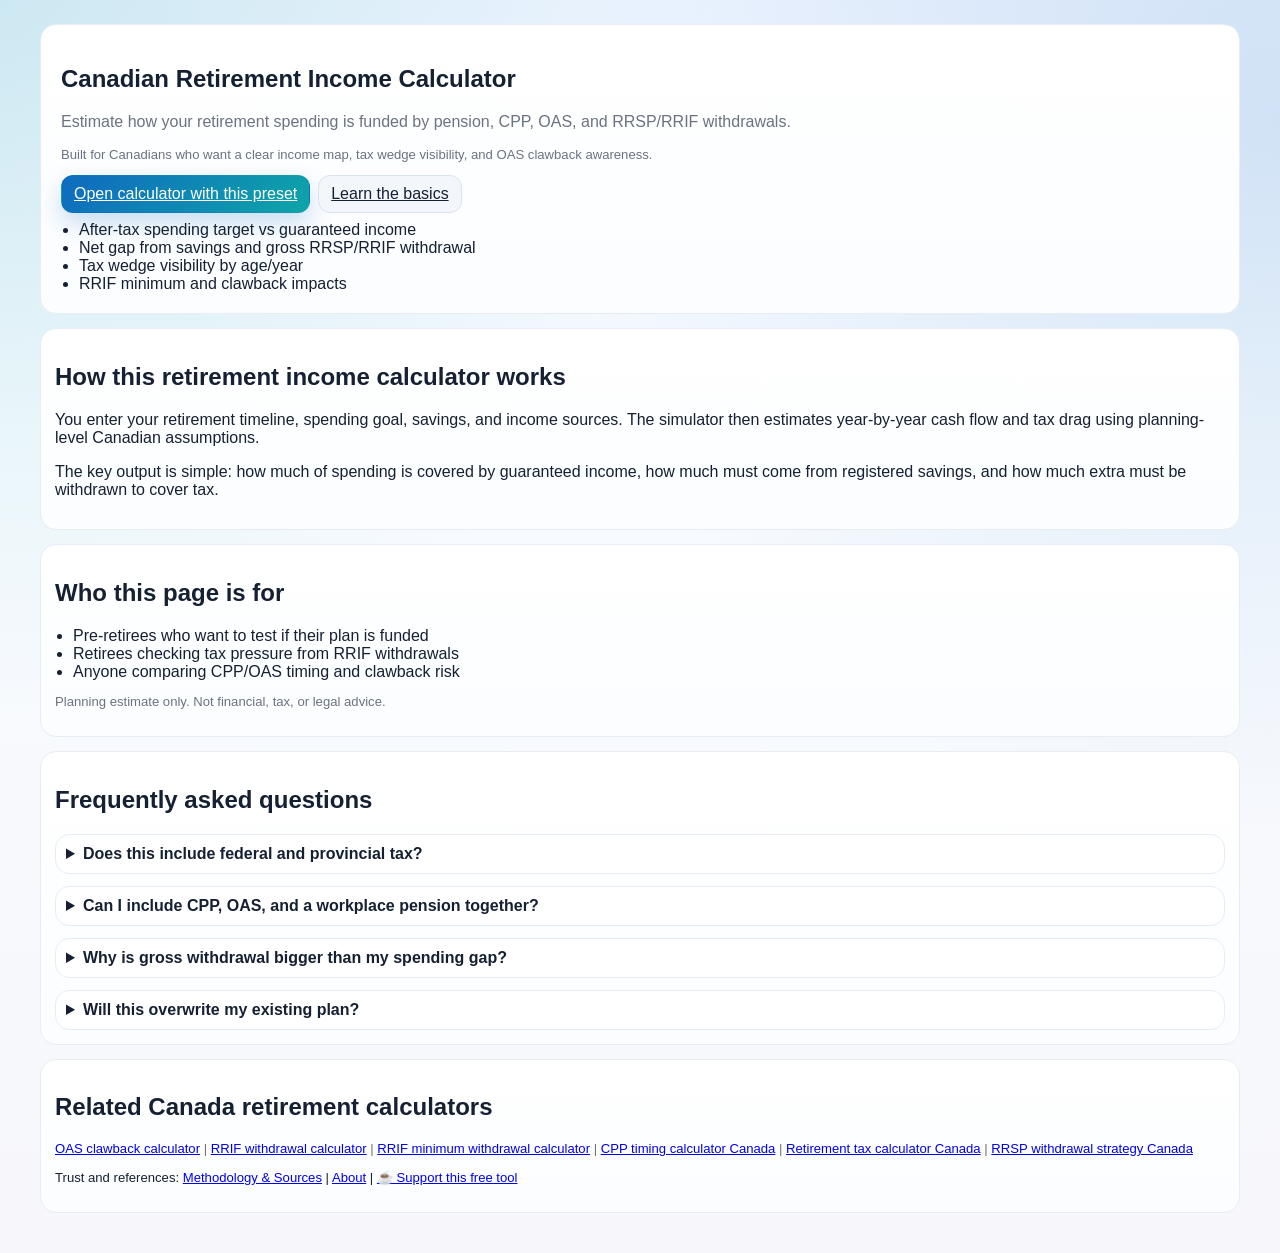
==== canadian-retirement-income-calculator.html @ 580990b4 "Version 19" ====
<!DOCTYPE html>
<html lang="en">
<head>
  <meta charset="UTF-8" />
  <meta name="viewport" content="width=device-width, initial-scale=1.0" />
  <title>Canadian Retirement Income Calculator | Canadian Retirement Tax Simulator</title>
  <meta name="description" content="Use this Canadian retirement income calculator to estimate spending coverage from pension, CPP, OAS, and RRSP/RRIF withdrawals, including taxes and OAS clawback." />
  <link rel="canonical" href="https://retirement.simplekit.app/canadian-retirement-income-calculator.html" />
  <meta property="og:title" content="Canadian Retirement Income Calculator" />
  <meta property="og:description" content="See where retirement income comes from each year and how taxes change withdrawals." />
  <meta property="og:type" content="website" />
  <meta property="og:url" content="https://retirement.simplekit.app/canadian-retirement-income-calculator.html" />
  <link rel="stylesheet" href="./styles.css" />
</head>
<body>
  <main class="page-shell">
    <section class="panel landing-panel">
      <h1>Canadian Retirement Income Calculator</h1>
      <p class="muted">Estimate how your retirement spending is funded by pension, CPP, OAS, and RRSP/RRIF withdrawals.</p>
      <p class="small-copy muted">Built for Canadians who want a clear income map, tax wedge visibility, and OAS clawback awareness.</p>
      <div class="landing-actions">
        <a class="btn btn-primary" href="./index.html?preset=retirement-income#dashboard">Open calculator with this preset</a>
        <a class="btn btn-secondary" href="./index.html#learn">Learn the basics</a>
      </div>
      <ul class="plain-list">
        <li>After-tax spending target vs guaranteed income</li>
        <li>Net gap from savings and gross RRSP/RRIF withdrawal</li>
        <li>Tax wedge visibility by age/year</li>
        <li>RRIF minimum and clawback impacts</li>
      </ul>
    </section>

    <section class="panel">
      <h2>How this retirement income calculator works</h2>
      <p>You enter your retirement timeline, spending goal, savings, and income sources. The simulator then estimates year-by-year cash flow and tax drag using planning-level Canadian assumptions.</p>
      <p>The key output is simple: how much of spending is covered by guaranteed income, how much must come from registered savings, and how much extra must be withdrawn to cover tax.</p>
    </section>

    <section class="panel">
      <h2>Who this page is for</h2>
      <ul class="plain-list">
        <li>Pre-retirees who want to test if their plan is funded</li>
        <li>Retirees checking tax pressure from RRIF withdrawals</li>
        <li>Anyone comparing CPP/OAS timing and clawback risk</li>
      </ul>
      <p class="small-copy muted">Planning estimate only. Not financial, tax, or legal advice.</p>
    </section>

    <section class="panel">
      <h2>Frequently asked questions</h2>
      <details class="subsection">
        <summary>Does this include federal and provincial tax?</summary>
        <p class="muted">Yes. The simulator uses planning-level federal plus provincial tax estimates based on your selected province.</p>
      </details>
      <details class="subsection">
        <summary>Can I include CPP, OAS, and a workplace pension together?</summary>
        <p class="muted">Yes. Guaranteed income sources are modeled together and shown in the income coverage visuals.</p>
      </details>
      <details class="subsection">
        <summary>Why is gross withdrawal bigger than my spending gap?</summary>
        <p class="muted">Because RRSP/RRIF withdrawals are taxable. Gross withdrawal must cover both your net gap and tax owed.</p>
      </details>
      <details class="subsection">
        <summary>Will this overwrite my existing plan?</summary>
        <p class="muted">No. Shared presets open as a preview. You explicitly choose whether to apply them.</p>
      </details>
    </section>

    <section class="panel">
      <h2>Related Canada retirement calculators</h2>
      <p class="small-copy muted">
        <a href="./oas-clawback-calculator.html">OAS clawback calculator</a> |
        <a href="./rrif-withdrawal-calculator.html">RRIF withdrawal calculator</a> |
        <a href="./rrif-minimum-withdrawal-calculator.html">RRIF minimum withdrawal calculator</a> |
        <a href="./cpp-timing-calculator-canada.html">CPP timing calculator Canada</a> |
        <a href="./retirement-tax-calculator-canada.html">Retirement tax calculator Canada</a> |
        <a href="./rrsp-withdrawal-strategy-canada.html">RRSP withdrawal strategy Canada</a>
      </p>
      <p class="small-copy">Trust and references: <a href="./index.html#methodology">Methodology &amp; Sources</a> | <a href="./index.html#about">About</a> | <a href="https://buymeacoffee.com/ashleysnl" target="_blank" rel="noopener noreferrer">☕ Support this free tool</a></p>
    </section>
  </main>
</body>
</html>
---- styles.css ----
:root {
  --bg: #f5f7fb;
  --panel: #ffffff;
  --ink: #162033;
  --muted: #6b7280;
  --line: #e8edf5;
  --brand: #0f6abf;
  --brand-2: #0ea5a8;
  --accent: #ff8c42;
  --danger: #d9485f;
  --success: #16a34a;
  --shadow: 0 18px 40px rgba(16, 33, 58, 0.08);
  --radius: 18px;
  --focus: 2px solid #0f6abf;
}

* {
  box-sizing: border-box;
}

html,
body {
  margin: 0;
  padding: 0;
  color: var(--ink);
  -webkit-print-color-adjust: exact;
  print-color-adjust: exact;
}

body {
  font-family: "Avenir Next", "Segoe UI", "Helvetica Neue", sans-serif;
  background:
    radial-gradient(circle at 0% 0%, rgba(14, 165, 168, 0.15), transparent 40%),
    radial-gradient(circle at 100% 10%, rgba(15, 106, 191, 0.14), transparent 42%),
    linear-gradient(180deg, #eef4ff 0%, #f7fbff 35%, #f7f7fb 100%);
}

button,
input,
select,
textarea {
  font: inherit;
}

button:focus-visible,
input:focus-visible,
select:focus-visible,
textarea:focus-visible,
summary:focus-visible,
.tab-btn:focus-visible,
.tooltip-trigger:focus-visible {
  outline: var(--focus);
  outline-offset: 2px;
}

.page-shell {
  width: min(1200px, 94vw);
  margin: 24px auto 40px;
}

.hero {
  display: flex;
  justify-content: space-between;
  gap: 18px;
  align-items: flex-start;
  background: linear-gradient(135deg, #0a3565, var(--brand) 55%, var(--brand-2));
  color: #fff;
  border-radius: 24px;
  padding: 24px;
  box-shadow: var(--shadow);
}

.hero-content {
  min-width: 0;
}

.eyebrow {
  margin: 0;
  font-size: 0.8rem;
  letter-spacing: 0.08em;
  text-transform: uppercase;
  opacity: 0.88;
}

.hero h1 {
  margin: 6px 0;
  font-family: "Iowan Old Style", "Baskerville", "Georgia", serif;
  font-size: clamp(1.75rem, 2.5vw, 2.5rem);
  line-height: 1.1;
}

.hero-subtitle,
.hero-proof {
  margin: 0;
}

.hero-subtitle {
  font-weight: 700;
}

.hero-proof {
  opacity: 0.9;
  margin-top: 4px;
}

.hero-actions {
  display: flex;
  flex-wrap: wrap;
  justify-content: flex-end;
  gap: 8px;
  max-width: 460px;
}

.offline-badge {
  display: inline-flex;
  width: fit-content;
  align-items: center;
  border-radius: 999px;
  border: 1px solid rgba(255, 255, 255, 0.3);
  background: rgba(255, 255, 255, 0.12);
  color: #fff;
  padding: 6px 10px;
  font-size: 0.76rem;
  font-weight: 700;
}

.btn,
.icon-btn {
  border: 1px solid transparent;
  border-radius: 12px;
  padding: 9px 12px;
  cursor: pointer;
  transition: transform 120ms ease, box-shadow 120ms ease, background 120ms ease, border-color 120ms ease;
}

.btn:hover,
.icon-btn:hover {
  transform: translateY(-1px);
}

.btn-primary {
  background: linear-gradient(135deg, var(--brand), var(--brand-2));
  color: #fff;
  box-shadow: 0 10px 24px rgba(15, 106, 191, 0.22);
}

.btn-secondary,
.icon-btn {
  background: rgba(255, 255, 255, 0.12);
  color: #fff;
  border-color: rgba(255, 255, 255, 0.25);
}

/* Secondary buttons inside light panels need dark text/contrast. */
.panel .btn-secondary,
.modal .btn-secondary {
  background: #f3f6fb;
  color: var(--ink);
  border-color: #d9e2ef;
}

.panel .btn-secondary:hover,
.modal .btn-secondary:hover {
  background: #eaf0f9;
}

.panel {
  margin-top: 14px;
  border: 1px solid var(--line);
  border-radius: 16px;
  background: linear-gradient(180deg, #fff, #fbfdff);
  padding: 14px;
}

.panel-header h2,
.panel-header p {
  margin: 0;
}

.panel-header p {
  margin-top: 2px;
  color: var(--muted);
}

.landing-panel {
  text-align: left;
  padding: 20px;
}

.landing-panel h2 {
  margin: 0;
}

.landing-panel p {
  margin-top: 6px;
}

.landing-actions {
  display: flex;
  gap: 8px;
  flex-wrap: wrap;
  margin: 12px 0 8px;
}

.text-link-btn {
  border: 0;
  padding: 0;
  background: transparent;
  color: #0b4f8f;
  text-decoration: underline;
  cursor: pointer;
  font-weight: 600;
}

.tabs {
  margin-top: 14px;
  display: flex;
  gap: 8px;
  flex-wrap: wrap;
}

.bottom-tabs {
  display: none;
}

.desktop-only-tab {
  display: inline-flex;
}

body.mobile-layout #appPanel .tabs {
  display: none !important;
}

body.mobile-layout .bottom-tabs {
  display: grid;
}

.tab-btn {
  border: 1px solid #dce8f6;
  background: #fff;
  color: #12406a;
  border-radius: 999px;
  padding: 8px 12px;
  cursor: pointer;
  font-weight: 700;
}

.tab-btn.active {
  background: linear-gradient(135deg, rgba(15, 106, 191, 0.12), rgba(14, 165, 168, 0.14));
  border-color: rgba(15, 106, 191, 0.38);
}

#appPanel {
  display: grid;
  grid-template-columns: 220px minmax(0, 1fr);
  gap: 12px;
  align-items: start;
}

#appPanel[hidden] {
  display: none;
}

#appPanel .tabs {
  margin-top: 14px;
  position: sticky;
  top: 14px;
  display: flex;
  flex-direction: column;
  gap: 8px;
}

#appPanel .tabs .tab-btn {
  width: 100%;
  border-radius: 12px;
  text-align: left;
}

#appPanel .nav-panel {
  margin-top: 14px;
}

.metric-grid {
  margin-top: 12px;
  display: grid;
  grid-template-columns: repeat(3, minmax(0, 1fr));
  gap: 10px;
}

.metric-grid-wide {
  grid-template-columns: repeat(auto-fit, minmax(150px, 1fr));
}

.metric-card {
  border: 1px solid var(--line);
  border-radius: 14px;
  background: #fff;
  padding: 12px;
}

.metric-card .label {
  color: var(--muted);
  font-size: 0.76rem;
  display: inline-flex;
  align-items: center;
  gap: 4px;
  white-space: normal;
  line-height: 1.1;
  min-height: 2.2em;
}

.metric-card .label .tooltip-trigger {
  flex: 0 0 auto;
}

.metric-card .value {
  margin-top: 3px;
  display: block;
  font-size: 1.08rem;
  font-weight: 800;
}

.metric-card .sub {
  margin-top: 4px;
  color: var(--muted);
  font-size: 0.78rem;
}

.metric-card.metric-good {
  border-color: rgba(22, 163, 74, 0.4);
  background: rgba(22, 163, 74, 0.06);
}

.results-strip-head {
  display: flex;
  justify-content: space-between;
  align-items: end;
  gap: 12px;
  flex-wrap: wrap;
}

.results-strip-head h3 {
  margin: 0;
}

.results-strip-controls {
  display: grid;
  grid-template-columns: auto minmax(140px, 240px) auto;
  align-items: center;
  gap: 8px;
}

.results-strip-kpis {
  margin-top: 10px;
  display: grid;
  gap: 10px;
  grid-template-columns: repeat(4, minmax(0, 1fr));
}

.results-strip-meta {
  margin-top: 10px;
}

.coverage-badge {
  display: inline-flex;
  border: 1px solid rgba(15, 106, 191, 0.35);
  color: #0b4f8f;
  background: rgba(15, 106, 191, 0.08);
  border-radius: 999px;
  padding: 4px 10px;
  font-size: 0.76rem;
  font-weight: 700;
}

.coverage-badge.coverage-good {
  border-color: rgba(22, 163, 74, 0.45);
  color: #0f7a38;
  background: rgba(22, 163, 74, 0.1);
}

.results-mini-bar {
  margin-top: 8px;
  height: 10px;
  border-radius: 999px;
  overflow: hidden;
  background: #eff5fd;
  border: 1px solid #deebfa;
  display: flex;
}

.results-mini-bar .seg {
  height: 100%;
}

.results-mini-bar .seg.guaranteed {
  background: #16a34a;
}

.results-mini-bar .seg.netdraw {
  background: #0f6abf;
}

.results-mini-bar .seg.tax {
  background: #d9485f;
}

.support-moment-card h3 {
  margin: 0 0 6px;
}

.banner-row {
  display: flex;
  justify-content: space-between;
  align-items: center;
  gap: 12px;
  flex-wrap: wrap;
}

.gap-headline p {
  margin: 8px 0;
}

.gap-headline {
  border: 1px solid rgba(15, 106, 191, 0.28);
  background: linear-gradient(135deg, rgba(15, 106, 191, 0.06), rgba(14, 165, 168, 0.07));
}

.gap-headline p:first-of-type {
  font-size: 1.04rem;
}

.insight-banner {
  border: 1px solid rgba(15, 106, 191, 0.28);
  background: linear-gradient(135deg, rgba(15, 106, 191, 0.08), rgba(14, 165, 168, 0.08));
}

.insight-verdict h3 {
  margin: 0 0 6px;
}

.insight-line {
  margin: 0 0 6px;
  font-size: 1rem;
}

.insight-terms {
  display: flex;
  gap: 8px;
  flex-wrap: wrap;
  align-items: center;
}

.insight-warning {
  margin-left: 8px;
  color: #9b2c2c;
  font-weight: 700;
}

.gross-net-callout.emphasize {
  border-color: rgba(217, 72, 95, 0.45);
}

.mini-split-bar {
  display: flex;
  overflow: hidden;
  border-radius: 12px;
  border: 1px solid #dce8f8;
  background: #f5f9ff;
  min-height: 32px;
  margin: 8px 0;
}

.mini-split-bar .seg {
  display: inline-flex;
  align-items: center;
  justify-content: center;
  min-height: 16px;
  color: #0f172a;
  font-weight: 700;
  font-size: 0.76rem;
}

.mini-split-bar .seg.netdraw {
  background: linear-gradient(135deg, #0f6abf, #0d8bd0);
  color: #fff;
}

.mini-split-bar .seg.tax {
  background: #d9485f;
}

.mini-split-bar .seg .seg-label {
  padding: 0 6px;
  white-space: nowrap;
}

.mini-split-bar .seg.hatch {
  background-image:
    repeating-linear-gradient(
      135deg,
      rgba(255, 255, 255, 0.26) 0px,
      rgba(255, 255, 255, 0.26) 4px,
      rgba(217, 72, 95, 0.92) 4px,
      rgba(217, 72, 95, 0.92) 8px
    );
  color: #fff;
  text-shadow: 0 1px 0 rgba(0, 0, 0, 0.28);
}

.mini-split-meta {
  margin: 6px 0 8px;
  color: #1f2a3d;
  font-size: 0.84rem;
}

.gross-net-legend {
  margin-top: 8px;
  display: grid;
  grid-template-columns: repeat(2, minmax(0, 1fr));
  gap: 8px;
}

.gross-net-chip {
  display: inline-flex;
  align-items: center;
  gap: 6px;
  border: 1px solid #dbe6f5;
  border-radius: 10px;
  background: #fff;
  color: #14243a;
  font-size: 0.86rem;
  padding: 8px 10px;
}

.legend-dot {
  width: 10px;
  height: 10px;
  border-radius: 999px;
  display: inline-block;
}

.legend-dot.netdraw {
  background: #0f6abf;
}

.legend-dot.tax {
  background: #d9485f;
}

@media (max-width: 900px) {
  .gross-net-legend {
    grid-template-columns: 1fr;
  }
}

.retirement-timeline {
  overflow: hidden;
}

.timeline-track {
  position: relative;
  min-height: 78px;
  margin: 8px 0 10px;
  border-top: 2px solid #dce7f7;
}

.timeline-marker {
  position: absolute;
  transform: translateX(-50%);
  top: -10px;
  border: 0;
  background: transparent;
  text-align: center;
  width: 92px;
  cursor: pointer;
  padding: 0;
}

.timeline-marker.edge-left {
  transform: translateX(0);
}

.timeline-marker.edge-right {
  transform: translateX(-100%);
}

.timeline-dot {
  width: 14px;
  height: 14px;
  border-radius: 999px;
  border: 2px solid #0f6abf;
  background: #fff;
  display: block;
  margin-bottom: 6px;
}

.timeline-marker.active .timeline-dot {
  background: #0f6abf;
}

.timeline-age {
  display: block;
  font-size: 0.78rem;
  font-weight: 700;
  color: #0f6abf;
}

.timeline-label {
  display: block;
  font-size: 0.82rem;
  font-weight: 700;
  color: #14243a;
}

.timeline-pill {
  display: inline-block;
  margin-top: 4px;
  border: 1px solid #d9e6f7;
  background: #fff;
  border-radius: 999px;
  padding: 3px 8px;
  font-size: 0.74rem;
  color: #31445f;
}

.timeline-events {
  display: grid;
  grid-template-columns: repeat(3, minmax(0, 1fr));
  gap: 8px;
}

.timeline-event-card {
  border: 1px solid #d9e6f7;
  border-radius: 10px;
  background: #fff;
  text-align: left;
  padding: 8px 10px;
  color: #1f2a3d;
}

.timeline-event-card ul {
  margin: 6px 0 0;
  padding-left: 16px;
  color: #5f6b7d;
  font-size: 0.78rem;
}

.timeline-event-card.active {
  border-color: #0f6abf;
  background: #f5f9ff;
}

.timeline-marker.disabled,
.timeline-stack-row.disabled {
  opacity: 0.7;
}

.timeline-stack {
  display: none;
}

.timeline-stack-row {
  width: 100%;
  text-align: left;
  border: 1px solid #d9e6f7;
  border-radius: 12px;
  background: #fff;
  padding: 10px 12px;
  margin-top: 8px;
}

.timeline-stack-row.active {
  border-color: #0f6abf;
  background: #f5f9ff;
}

.risk-list {
  display: grid;
  gap: 10px;
}

.risk-row {
  border: 1px solid #d9e6f7;
  border-radius: 12px;
  padding: 10px;
  background: #fff;
}

.risk-row-main {
  display: flex;
  justify-content: space-between;
  align-items: center;
  gap: 10px;
}

.risk-row-main h4 {
  margin: 0;
}

.risk-badge {
  padding: 4px 8px;
  border-radius: 999px;
  font-size: 0.74rem;
  font-weight: 700;
  border: 1px solid #d9e6f7;
}

.risk-row.risk-high .risk-badge {
  color: #a9263d;
  border-color: rgba(169, 38, 61, 0.35);
  background: rgba(217, 72, 95, 0.1);
}

.risk-row.risk-medium .risk-badge {
  color: #8a5b11;
  border-color: rgba(245, 158, 11, 0.35);
  background: rgba(245, 158, 11, 0.12);
}

.risk-row.risk-low .risk-badge {
  color: #0f6abf;
  border-color: rgba(15, 106, 191, 0.35);
  background: rgba(15, 106, 191, 0.1);
}

.income-map .legend-row {
  gap: 10px;
}

.income-map-controls {
  display: grid;
  grid-template-columns: repeat(3, minmax(0, 1fr));
  gap: 10px;
  margin: 8px 0;
}

.income-map-controls label {
  display: block;
}

.income-map-canvas-wrap {
  overflow-x: auto;
}

.income-map-table-wrap {
  margin-top: 8px;
}

.income-phase-row {
  display: flex;
  gap: 8px;
  flex-wrap: wrap;
  margin: 8px 0 10px;
}

.phase-chip {
  border: 1px solid #dce7f7;
  background: #f5f9ff;
  color: #1b365a;
  border-radius: 999px;
  padding: 6px 10px;
  font-size: 0.78rem;
  line-height: 1.2;
  cursor: pointer;
}

.peak-tax-card p {
  margin: 6px 0;
}

.strategy-grid {
  display: grid;
  gap: 8px;
  grid-template-columns: repeat(2, minmax(0, 1fr));
}

.strategy-card {
  border: 1px solid #dce7f7;
  border-radius: 12px;
  padding: 10px;
  background: #fff;
}

.strategy-card.active {
  border-color: rgba(15, 106, 191, 0.45);
  background: #f5f9ff;
}

.chart-wrap {
  margin-top: 12px;
  border: 1px solid var(--line);
  border-radius: 14px;
  padding: 10px;
  background: #fff;
}

.chart-wrap h3 {
  margin: 0 0 8px;
}

.chart-head-row {
  display: flex;
  justify-content: space-between;
  align-items: center;
  gap: 10px;
  flex-wrap: wrap;
}

.chart-canvas-wrap {
  position: relative;
}

.chart-hover {
  position: absolute;
  top: 8px;
  left: 8px;
  min-width: 170px;
  padding: 8px 10px;
  border-radius: 10px;
  border: 1px solid #d8e8fb;
  background: rgba(255, 255, 255, 0.97);
  box-shadow: 0 12px 24px rgba(15, 23, 42, 0.15);
  font-size: 0.8rem;
  color: #0f172a;
  pointer-events: none;
}

.scrubber-row {
  margin: 8px 0 10px;
  display: grid;
  grid-template-columns: auto 1fr auto;
  align-items: center;
  gap: 10px;
}

canvas {
  width: 100%;
  max-width: 100%;
  border-radius: 10px;
  border: 1px solid #ecf0f7;
  background: linear-gradient(180deg, #ffffff, #f8fbff);
}

.legend-row {
  margin-top: 8px;
  display: flex;
  gap: 12px;
  flex-wrap: wrap;
}

.legend-item {
  display: inline-flex;
  align-items: center;
  gap: 6px;
  font-size: 0.78rem;
  color: var(--muted);
}

.legend-chip {
  width: 10px;
  height: 10px;
  border-radius: 999px;
}

.subsection {
  margin-top: 12px;
  border: 1px solid var(--line);
  border-radius: 14px;
  padding: 10px;
  background: #fff;
}

summary {
  cursor: pointer;
  font-weight: 700;
}

.muted {
  color: var(--muted);
}

.small-copy {
  font-size: 0.82rem;
}

.plain-list {
  margin: 0;
  padding-left: 18px;
}

.resource-list {
  display: grid;
  gap: 6px;
}

.resource-list a {
  color: #0b4f8f;
  font-weight: 600;
}

.reference-links-list {
  display: grid;
  gap: 10px;
}

.reference-item {
  border: 1px solid #dce7f7;
  border-radius: 10px;
  padding: 8px 10px;
  background: #fff;
}

.reference-item a {
  color: #0b4f8f;
  font-weight: 700;
}

.metric-card-primary .value {
  font-size: 1.35rem;
}

.kpi-mini-bar {
  margin-top: 6px;
}

.explain-note summary {
  font-size: 0.9rem;
}

.plan-summary-list {
  display: grid;
  gap: 8px;
  grid-template-columns: repeat(2, minmax(0, 1fr));
}

.plan-row-btn {
  width: 100%;
  border: 1px solid var(--line);
  border-radius: 12px;
  background: #fff;
  color: var(--ink);
  padding: 10px;
  text-align: left;
  display: flex;
  justify-content: space-between;
  gap: 10px;
  align-items: center;
  cursor: pointer;
}

.plan-row-btn:hover {
  background: #f8fbff;
}

.plan-row-main {
  display: grid;
  gap: 2px;
}

.plan-row-main strong {
  font-size: 0.9rem;
}

.plan-row-edit {
  color: #0b4f8f;
  font-weight: 700;
  font-size: 0.84rem;
}

.footer-reference-links {
  display: inline-flex;
  flex-wrap: wrap;
  align-items: center;
  gap: 8px;
}

.footer-reference-row {
  display: inline-flex;
  flex-wrap: wrap;
  gap: 8px;
}

.footer-reference-link {
  color: #0b4f8f;
  font-size: 0.74rem;
  font-weight: 500;
  text-decoration: none;
}

.footer-reference-link:hover {
  text-decoration: underline;
}

.reference-sep {
  color: #94a3b8;
  font-size: 0.72rem;
}

.withdrawal-explain {
  display: grid;
  grid-template-columns: repeat(3, minmax(0, 1fr));
  gap: 10px;
}

.withdrawal-card {
  border: 1px solid var(--line);
  border-radius: 12px;
  padding: 10px;
  background: linear-gradient(180deg, #fbfdff, #fff);
}

.withdrawal-card h4 {
  margin: 0 0 8px;
  font-size: 0.9rem;
}

.withdrawal-bar {
  height: 16px;
  border-radius: 999px;
  border: 1px solid #d9e2ef;
  overflow: hidden;
  display: flex;
  background: #f3f6fb;
}

.withdrawal-net {
  background: linear-gradient(135deg, #0f6abf, #0ea5a8);
}

.withdrawal-tax {
  background: repeating-linear-gradient(
    45deg,
    #d9485f,
    #d9485f 6px,
    #e0697c 6px,
    #e0697c 12px
  );
}

.withdrawal-metrics {
  margin-top: 8px;
  display: grid;
  gap: 6px;
}

.withdrawal-metrics > div {
  display: flex;
  justify-content: space-between;
  gap: 8px;
  font-size: 0.82rem;
}

.withdrawal-metrics strong {
  color: var(--muted);
  font-weight: 700;
}

.source-legend {
  margin: 8px 0 10px;
  padding-left: 0;
  list-style: none;
  display: grid;
  gap: 4px;
}

.source-legend li {
  display: flex;
  align-items: center;
  gap: 6px;
  font-size: 0.8rem;
  color: #334155;
  flex-wrap: wrap;
}

.source-dot {
  width: 9px;
  height: 9px;
  border-radius: 999px;
  display: inline-block;
}

.walkthrough-strip {
  display: grid;
  grid-template-columns: repeat(3, minmax(0, 1fr));
  gap: 10px;
}

.walk-step {
  border: 1px solid var(--line);
  border-radius: 12px;
  padding: 10px;
  background: #fff;
}

.walk-step h4 {
  margin: 0 0 4px;
  font-size: 0.9rem;
}

.walk-step p {
  margin: 0;
  font-size: 0.84rem;
}

.wizard-progress {
  margin-top: 10px;
  height: 12px;
  border-radius: 999px;
  background: #e7edf7;
  overflow: hidden;
}

.wizard-progress-fill {
  height: 100%;
  width: 20%;
  background: linear-gradient(135deg, var(--brand), var(--brand-2));
}

.wizard-body {
  margin-top: 12px;
  border: 1px solid var(--line);
  border-radius: 14px;
  background: #fff;
  padding: 12px;
}

.wizard-grid,
.form-grid {
  display: grid;
  gap: 10px;
  grid-template-columns: repeat(2, minmax(0, 1fr));
}

.form-span-full {
  grid-column: span 2;
}

label,
.fieldset-like {
  display: grid;
  gap: 5px;
  font-size: 0.92rem;
}

input,
select,
textarea {
  border: 1px solid #d9e2ef;
  border-radius: 10px;
  padding: 9px 10px;
  background: #fff;
  color: var(--ink);
}

select {
  min-height: 44px;
}

textarea {
  width: 100%;
  resize: vertical;
}

.wizard-actions {
  margin-top: 10px;
  display: flex;
  justify-content: space-between;
}

.lesson-box,
.preview-box {
  margin-top: 10px;
  border: 1px solid #e4edf9;
  border-radius: 12px;
  padding: 10px;
  background: linear-gradient(180deg, #f9fcff, #ffffff);
}

.lesson-box h3,
.preview-box h3,
.subsection h3 {
  margin: 0 0 6px;
}

.lesson-box ul {
  margin: 0;
  padding-left: 18px;
}

.preview-kpi {
  display: grid;
  grid-template-columns: repeat(2, minmax(0, 1fr));
  gap: 8px;
}

.preview-kpi-item {
  border: 1px solid var(--line);
  border-radius: 10px;
  padding: 8px;
}

.preview-kpi-item strong {
  display: block;
  font-size: 0.78rem;
  color: var(--muted);
  font-weight: 600;
}

.preview-kpi-item span {
  display: block;
  margin-top: 2px;
  font-size: 0.98rem;
  font-weight: 700;
}

.support-inline-callout {
  margin-top: 10px;
  border: 1px solid #dcecff;
  background: #eff6ff;
  border-radius: 10px;
  padding: 10px;
  display: grid;
  gap: 8px;
}

.learn-rrif-out {
  margin-top: 12px;
}

.stacked-bar {
  height: 16px;
  border-radius: 999px;
  overflow: hidden;
  border: 1px solid #d9e2ef;
  display: flex;
  margin-bottom: 8px;
}

.stacked-bar span {
  height: 100%;
}

.inline-check {
  display: inline-flex;
  align-items: center;
  gap: 8px;
}

.inline-radio-row {
  display: flex;
  gap: 8px;
  flex-wrap: wrap;
}

.pill-radio {
  border: 1px solid #dce8f6;
  border-radius: 999px;
  padding: 6px 10px;
  background: #fff;
  cursor: pointer;
}

.pill-radio.active {
  border-color: rgba(15, 106, 191, 0.5);
  background: rgba(15, 106, 191, 0.08);
}

.accordion-list {
  display: grid;
  gap: 10px;
}

.accordion {
  border: 1px solid var(--line);
  border-radius: 14px;
  background: #fff;
}

.accordion > summary {
  list-style: none;
  padding: 10px;
}

.accordion > summary::-webkit-details-marker {
  display: none;
}

.accordion-content {
  border-top: 1px solid var(--line);
  padding: 10px;
}

.what-affects {
  font-size: 0.82rem;
  color: #285379;
  background: #eff6ff;
  border: 1px solid #dcecff;
  border-radius: 10px;
  padding: 8px;
  margin-bottom: 10px;
}

.learn-layout {
  margin-top: 12px;
  display: grid;
  grid-template-columns: 240px minmax(0, 1fr);
  gap: 12px;
}

.learn-toc-wrap {
  position: relative;
}

.learn-toc {
  position: sticky;
  top: 14px;
  border: 1px solid var(--line);
  border-radius: 12px;
  background: #fff;
  padding: 10px;
  display: grid;
  gap: 6px;
}

.learn-toc h3 {
  margin: 0 0 4px;
  font-size: 0.9rem;
}

.learn-toc a {
  color: #0b4f8f;
  text-decoration: none;
  font-size: 0.84rem;
}

.learn-toc a:hover {
  text-decoration: underline;
}

.learn-content {
  display: grid;
  gap: 12px;
}

.learn-section {
  border: 1px solid var(--line);
  border-radius: 14px;
  padding: 10px;
  background: #fff;
  scroll-margin-top: 18px;
}

.learn-section h3 {
  margin: 0 0 6px;
}

.learn-callout-grid {
  margin: 8px 0;
  display: grid;
  gap: 8px;
  grid-template-columns: repeat(2, minmax(0, 1fr));
}

.learn-callout {
  border: 1px solid #dcecff;
  background: #eff6ff;
  color: #1f3f64;
  border-radius: 10px;
  padding: 8px;
}

.learn-callout p {
  margin: 4px 0 0;
  font-size: 0.82rem;
}

.learn-progress-list {
  display: grid;
  gap: 8px;
}

.learn-progress-item {
  border: 1px solid var(--line);
  border-radius: 10px;
  background: #fff;
  color: var(--ink);
  padding: 8px 10px;
  display: flex;
  align-items: center;
  gap: 8px;
  cursor: pointer;
  text-align: left;
}

.learn-progress-item.done {
  border-color: rgba(22, 163, 74, 0.45);
  background: rgba(22, 163, 74, 0.08);
}

.table-scroll {
  overflow-x: auto;
  border: 1px solid var(--line);
  border-radius: 12px;
  background: #fff;
}

.data-table {
  width: 100%;
  border-collapse: collapse;
  font-size: 0.88rem;
}

.data-table th,
.data-table td {
  padding: 8px;
  border-bottom: 1px solid var(--line);
  text-align: left;
}

.data-table th {
  background: #f6f9ff;
}

.app-footer {
  margin-top: 14px;
  display: flex;
  flex-wrap: wrap;
  gap: 8px;
  align-items: center;
  justify-content: space-between;
  font-size: 0.82rem;
}

.support-fab {
  position: fixed;
  right: 16px;
  bottom: 18px;
  z-index: 55;
  display: inline-flex;
  align-items: center;
  justify-content: center;
  padding: 10px 14px;
  border-radius: 999px;
  border: 1px solid rgba(15, 106, 191, 0.4);
  background: #ffffff;
  color: #0b4f8f;
  text-decoration: none;
  font-weight: 700;
  box-shadow: 0 10px 24px rgba(16, 33, 58, 0.18);
}

.associate-links {
  display: inline-flex;
  gap: 10px;
  flex-wrap: wrap;
  align-items: center;
}

.associate-links a {
  color: #0b4f8f;
  font-weight: 600;
  text-decoration: none;
}

.associate-links a:hover {
  text-decoration: underline;
}

.tooltip-trigger {
  border: 1px solid #bfd5f0;
  border-radius: 999px;
  width: 20px;
  height: 20px;
  padding: 0;
  line-height: 1;
  background: #fff;
  color: #12406a;
  font-size: 0.76rem;
  font-weight: 700;
  cursor: pointer;
}

.label-row {
  display: inline-flex;
  align-items: center;
  gap: 6px;
}

.tooltip-layer {
  position: fixed;
  inset: 0;
  pointer-events: none;
  z-index: 40;
}

.tooltip-popover {
  position: absolute;
  max-width: 320px;
  border: 1px solid #d8e8fb;
  border-radius: 12px;
  background: #fff;
  box-shadow: 0 16px 38px rgba(16, 33, 58, 0.2);
  padding: 10px;
  pointer-events: auto;
}

.tooltip-popover h4 {
  margin: 0 0 6px;
}

.tooltip-popover p {
  margin: 4px 0;
  font-size: 0.84rem;
}

.tooltip-example {
  margin-top: 6px;
}

.tooltip-actions {
  display: flex;
  gap: 8px;
  flex-wrap: wrap;
}

.modal {
  border: none;
  border-radius: 16px;
  padding: 0;
  width: min(720px, 92vw);
  max-height: 84vh;
}

.editor-modal .modal-card {
  min-width: min(620px, 94vw);
  height: 100%;
  display: flex;
  flex-direction: column;
}

.editor-modal {
  position: fixed;
  inset: 0 0 0 auto;
  width: min(540px, 92vw);
  max-width: 100vw;
  max-height: 100vh;
  height: 100vh;
  margin: 0;
  border-radius: 0;
  padding: 0;
  border: none;
}

.editor-modal .modal-content {
  flex: 1 1 auto;
  max-height: none;
  overflow: auto;
}

.modal::backdrop {
  background: rgba(15, 23, 42, 0.4);
}

.modal-card {
  background: #fff;
}

.modal-head {
  display: flex;
  justify-content: space-between;
  align-items: center;
  padding: 10px;
  border-bottom: 1px solid var(--line);
}

.modal-head .icon-btn {
  color: var(--ink);
  background: #f3f6fb;
  border-color: #d9e2ef;
}

.modal-content {
  padding: 10px;
  overflow: auto;
  max-height: calc(84vh - 54px);
}

.glossary-item {
  border: 1px solid var(--line);
  border-radius: 10px;
  padding: 8px;
  margin-bottom: 8px;
  background: #fff;
}

.glossary-item h3 {
  margin: 0 0 4px;
  font-size: 0.95rem;
}

.app-toast {
  position: fixed;
  right: 14px;
  bottom: 14px;
  min-width: 220px;
  max-width: 360px;
  padding: 10px 12px;
  border-radius: 10px;
  background: #162033;
  color: #fff;
  opacity: 0;
  transform: translateY(8px);
  transition: opacity 180ms ease, transform 180ms ease;
  pointer-events: none;
  z-index: 60;
}

.app-toast.visible {
  opacity: 1;
  transform: translateY(0);
}

.status-good {
  color: var(--success);
}

.status-bad {
  color: var(--danger);
}

.status-pill {
  margin-top: 8px;
  display: inline-flex;
  align-items: center;
  border-radius: 999px;
  padding: 6px 10px;
  font-size: 0.8rem;
  font-weight: 700;
}

.status-pill.on-track {
  background: rgba(22, 163, 74, 0.12);
  color: #0f7a38;
}

.status-pill.borderline {
  background: rgba(245, 158, 11, 0.15);
  color: #a35d00;
}

.status-pill.off-track {
  background: rgba(217, 72, 95, 0.14);
  color: #b0263f;
}

@media (max-width: 900px) {
  .plan-summary-list {
    grid-template-columns: 1fr;
  }

  #appPanel {
    display: block;
  }

  #appPanel .nav-panel {
    margin-top: 12px;
  }

  .tabs,
  #appPanel .tabs {
    display: none !important;
    position: static;
    top: auto;
  }

  .desktop-only-tab {
    display: none;
  }

  .bottom-tabs {
    position: fixed;
    left: 0;
    right: 0;
    bottom: 0;
    z-index: 50;
    display: grid;
    grid-template-columns: repeat(5, minmax(0, 1fr));
    gap: 0;
    background: rgba(255, 255, 255, 0.98);
    border-top: 1px solid var(--line);
    padding: 8px 8px calc(8px + env(safe-area-inset-bottom, 0px));
  }

  .bottom-tabs .tab-btn {
    border-radius: 10px;
    border: 0;
    background: transparent;
    padding: 10px 6px;
    font-size: 0.78rem;
  }

  .bottom-tabs .tab-btn.active {
    background: linear-gradient(135deg, rgba(15, 106, 191, 0.12), rgba(14, 165, 168, 0.14));
    border: 1px solid rgba(15, 106, 191, 0.38);
  }

  .page-shell {
    margin-bottom: calc(88px + env(safe-area-inset-bottom, 0px));
  }

  .support-fab {
    bottom: calc(74px + env(safe-area-inset-bottom, 0px));
  }

  .hero {
    flex-direction: column;
  }

  .metric-grid,
  .metric-grid-wide,
  .preview-kpi,
  .walkthrough-strip {
    grid-template-columns: 1fr;
  }

  .results-strip-kpis {
    grid-template-columns: 1fr;
  }

  .results-strip-controls {
    grid-template-columns: 1fr;
    align-items: stretch;
  }

  .withdrawal-explain {
    grid-template-columns: 1fr;
  }

  .scrubber-row {
    grid-template-columns: 1fr;
  }

  .timeline-track {
    display: none;
  }

  .timeline-events {
    display: none;
  }

  .timeline-stack {
    display: block;
  }

  .income-map-controls {
    grid-template-columns: 1fr;
  }

  .strategy-grid {
    grid-template-columns: 1fr;
  }

  .wizard-grid,
  .form-grid {
    grid-template-columns: 1fr;
  }

  .wizard-grid.compact-mobile-two,
  .form-grid.compact-mobile-two {
    grid-template-columns: repeat(2, minmax(0, 1fr));
  }

  .wizard-grid.compact-mobile-two > label,
  .form-grid.compact-mobile-two > label,
  .wizard-grid.compact-mobile-two > .fieldset-like,
  .form-grid.compact-mobile-two > .fieldset-like,
  .wizard-grid.compact-mobile-two > .form-span-full,
  .form-grid.compact-mobile-two > .form-span-full {
    grid-column: span 2;
  }

  .wizard-grid.compact-mobile-two > .compact-field,
  .form-grid.compact-mobile-two > .compact-field {
    grid-column: span 1;
  }

  .form-span-full {
    grid-column: span 2;
  }

  .wizard-actions {
    flex-direction: column-reverse;
    gap: 8px;
  }

  .wizard-actions .btn {
    width: 100%;
  }

  .learn-layout,
  .learn-callout-grid {
    grid-template-columns: 1fr;
  }

  .learn-toc {
    position: static;
  }

  .tooltip-popover.mobile-centered {
    position: fixed;
    left: 50% !important;
    top: 50% !important;
    transform: translate(-50%, -50%);
    width: min(92vw, 420px);
    max-height: 72vh;
    overflow: auto;
  }

  .editor-modal {
    width: 100vw;
    max-width: 100vw;
    height: auto;
    max-height: min(78vh, 620px);
    margin: 0;
    padding: 0;
    border-radius: 16px 16px 0 0;
    position: fixed;
    inset: auto 0 0 0;
  }

  .editor-modal .modal-content {
    flex: 1 1 auto;
    max-height: none;
    overflow: auto;
  }
}

@media (max-width: 1100px) {
  #appPanel {
    display: block;
  }

  #appPanel .tabs {
    display: none !important;
    position: static;
    top: auto;
    z-index: auto;
  }
}

@media print {
  .no-print {
    display: none !important;
  }

  body {
    background: #fff;
  }

  .page-shell {
    width: 100%;
    margin: 0;
  }

  .panel,
  .hero {
    box-shadow: none;
  }
}
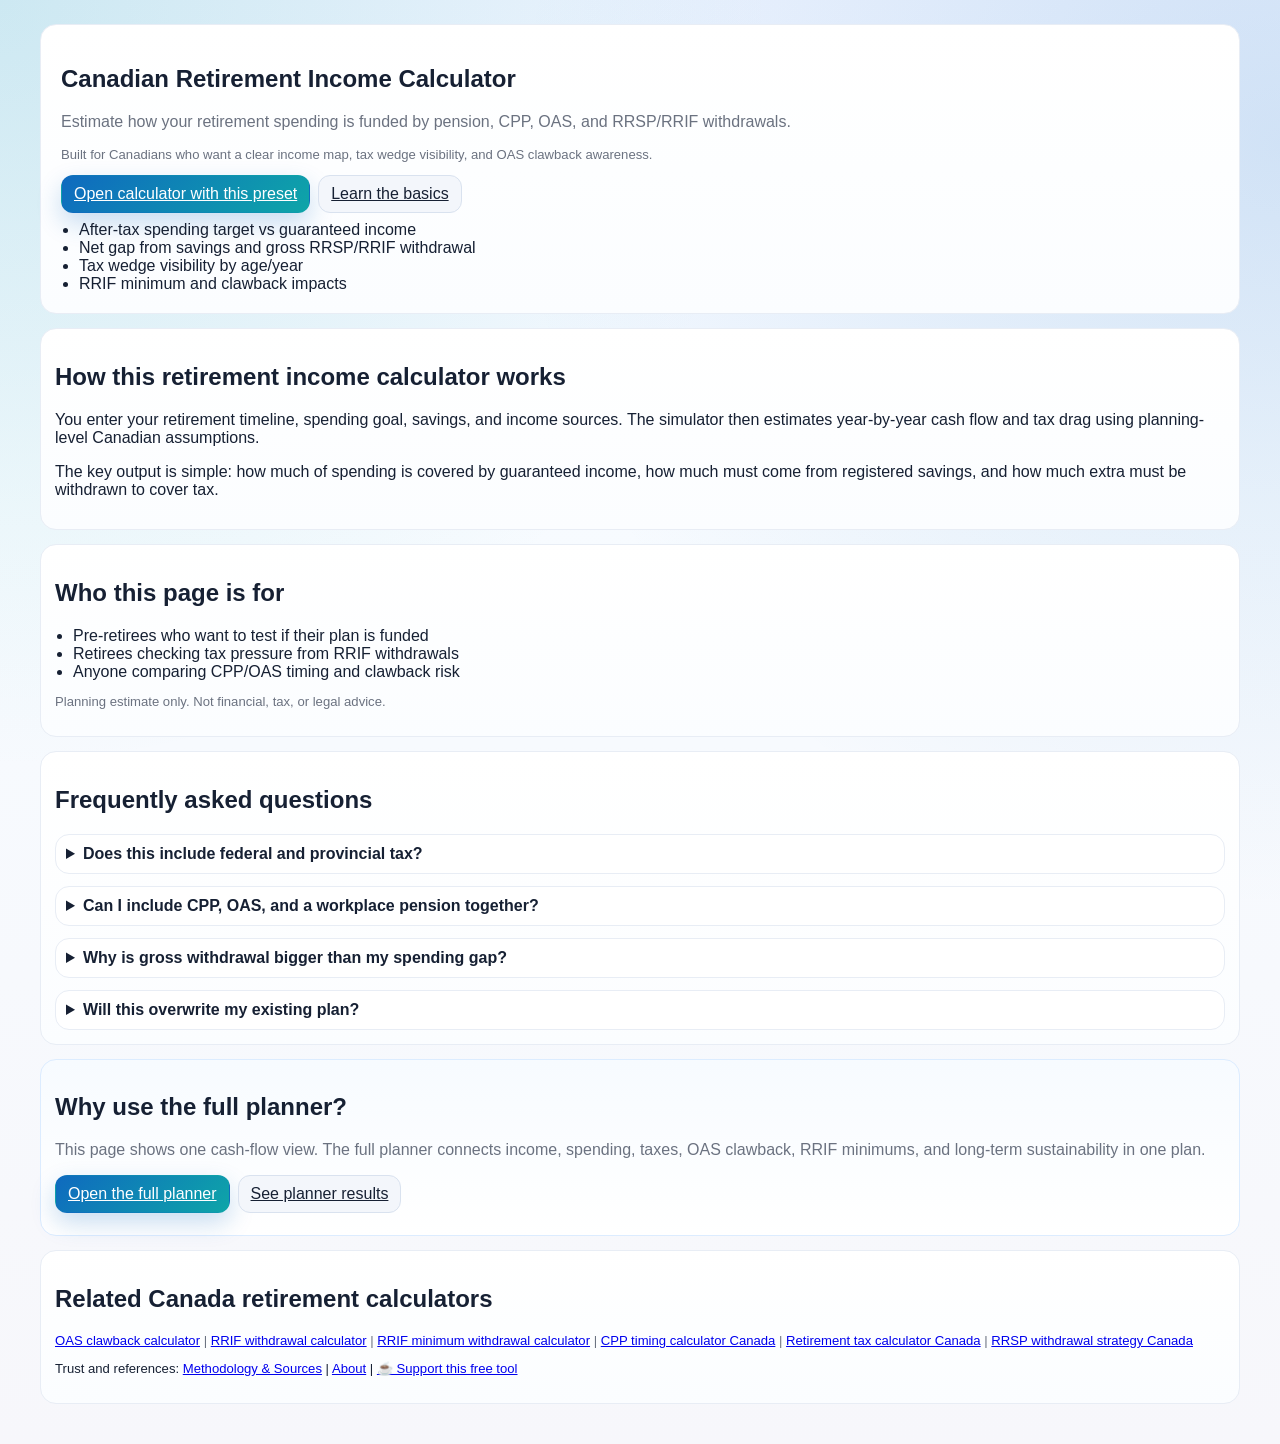
==== commit 5b184b17: "Version 23" ====
--- a/canadian-retirement-income-calculator.html
+++ b/canadian-retirement-income-calculator.html
@@ -3,13 +3,73 @@
 <head>
   <meta charset="UTF-8" />
   <meta name="viewport" content="width=device-width, initial-scale=1.0" />
-  <title>Canadian Retirement Income Calculator | Canadian Retirement Tax Simulator</title>
+  <title>Canadian Retirement Income Calculator | Canadian Retirement Planner</title>
   <meta name="description" content="Use this Canadian retirement income calculator to estimate spending coverage from pension, CPP, OAS, and RRSP/RRIF withdrawals, including taxes and OAS clawback." />
   <link rel="canonical" href="https://retirement.simplekit.app/canadian-retirement-income-calculator.html" />
   <meta property="og:title" content="Canadian Retirement Income Calculator" />
   <meta property="og:description" content="See where retirement income comes from each year and how taxes change withdrawals." />
   <meta property="og:type" content="website" />
   <meta property="og:url" content="https://retirement.simplekit.app/canadian-retirement-income-calculator.html" />
+  <script type="application/ld+json">
+    {
+      "@context": "https://schema.org",
+      "@type": "FAQPage",
+      "mainEntity": [
+        {
+          "@type": "Question",
+          "name": "Does this include federal and provincial tax?",
+          "acceptedAnswer": {
+            "@type": "Answer",
+            "text": "Yes. The simulator uses planning-level federal plus provincial tax estimates based on your selected province."
+          }
+        },
+        {
+          "@type": "Question",
+          "name": "Can I include CPP, OAS, and a workplace pension together?",
+          "acceptedAnswer": {
+            "@type": "Answer",
+            "text": "Yes. Guaranteed income sources are modeled together and shown in the income coverage visuals."
+          }
+        },
+        {
+          "@type": "Question",
+          "name": "Why is gross withdrawal bigger than my spending gap?",
+          "acceptedAnswer": {
+            "@type": "Answer",
+            "text": "Because RRSP/RRIF withdrawals are taxable. Gross withdrawal must cover both your net gap and tax owed."
+          }
+        },
+        {
+          "@type": "Question",
+          "name": "Will this overwrite my existing plan?",
+          "acceptedAnswer": {
+            "@type": "Answer",
+            "text": "No. Shared presets open as a preview. You explicitly choose whether to apply them."
+          }
+        }
+      ]
+    }
+  </script>
+  <script type="application/ld+json">
+    {
+      "@context": "https://schema.org",
+      "@type": "BreadcrumbList",
+      "itemListElement": [
+        {
+          "@type": "ListItem",
+          "position": 1,
+          "name": "Home",
+          "item": "https://retirement.simplekit.app/"
+        },
+        {
+          "@type": "ListItem",
+          "position": 2,
+          "name": "Canadian Retirement Income Calculator",
+          "item": "https://retirement.simplekit.app/canadian-retirement-income-calculator.html"
+        }
+      ]
+    }
+  </script>
   <link rel="stylesheet" href="./styles.css" />
 </head>
 <body>
@@ -66,6 +126,15 @@
       </details>
     </section>
 
+    <section class="panel flagship-card">
+      <h2>Why use the full planner?</h2>
+      <p class="muted">This page shows one cash-flow view. The full planner connects income, spending, taxes, OAS clawback, RRIF minimums, and long-term sustainability in one plan.</p>
+      <div class="landing-actions">
+        <a class="btn btn-primary" href="./index.html#start">Open the full planner</a>
+        <a class="btn btn-secondary" href="./index.html#dashboard">See planner results</a>
+      </div>
+    </section>
+
     <section class="panel">
       <h2>Related Canada retirement calculators</h2>
       <p class="small-copy muted">
--- a/styles.css
+++ b/styles.css
@@ -111,6 +111,47 @@
   max-width: 460px;
 }
 
+.mode-switch {
+  display: inline-flex;
+  align-items: center;
+  gap: 4px;
+  padding: 4px;
+  border-radius: 999px;
+  background: rgba(255, 255, 255, 0.14);
+  border: 1px solid rgba(255, 255, 255, 0.24);
+}
+
+.mode-switch-btn {
+  border: 0;
+  background: transparent;
+  color: rgba(255, 255, 255, 0.88);
+  border-radius: 999px;
+  padding: 7px 10px;
+  cursor: pointer;
+  font-weight: 700;
+  font-size: 0.78rem;
+}
+
+.mode-switch-btn.active {
+  background: #fff;
+  color: #12406a;
+}
+
+.panel .mode-switch {
+  background: #eef5ff;
+  border-color: #d8e6f7;
+}
+
+.panel .mode-switch-btn {
+  color: #31527b;
+}
+
+.panel .mode-switch-btn.active {
+  background: #fff;
+  color: #12406a;
+  box-shadow: 0 4px 14px rgba(15, 106, 191, 0.08);
+}
+
 .offline-badge {
   display: inline-flex;
   width: fit-content;
@@ -406,6 +447,157 @@
 
 .support-moment-card h3 {
   margin: 0 0 6px;
+}
+
+.verdict-hero {
+  border-width: 1px;
+}
+
+.verdict-hero.verdict-strong {
+  border-color: rgba(22, 163, 74, 0.28);
+  background: linear-gradient(135deg, rgba(22, 163, 74, 0.08), rgba(14, 165, 168, 0.08));
+}
+
+.verdict-hero.verdict-moderate {
+  border-color: rgba(15, 106, 191, 0.24);
+  background: linear-gradient(135deg, rgba(15, 106, 191, 0.08), rgba(14, 165, 168, 0.08));
+}
+
+.verdict-hero.verdict-attention {
+  border-color: rgba(217, 72, 95, 0.3);
+  background: linear-gradient(135deg, rgba(217, 72, 95, 0.08), rgba(245, 158, 11, 0.08));
+}
+
+.verdict-hero-main,
+.section-head-tight {
+  display: flex;
+  justify-content: space-between;
+  align-items: flex-start;
+  gap: 14px;
+  flex-wrap: wrap;
+}
+
+.verdict-hero .eyebrow {
+  color: #30537a;
+}
+
+.verdict-hero h3,
+.plan-health-hero h3 {
+  margin: 0;
+}
+
+.verdict-copy {
+  margin: 6px 0;
+  font-size: 0.96rem;
+}
+
+.verdict-badge-block {
+  display: grid;
+  justify-items: end;
+  gap: 6px;
+}
+
+.verdict-score {
+  font-size: 1.9rem;
+  font-weight: 800;
+  line-height: 1;
+}
+
+.plan-health-hero {
+  background: linear-gradient(180deg, #fbfdff, #ffffff);
+}
+
+.plan-health-total {
+  border: 1px solid #dce7f7;
+  border-radius: 14px;
+  background: #fff;
+  padding: 10px 12px;
+  min-width: 110px;
+  text-align: right;
+}
+
+.plan-health-total strong {
+  display: block;
+  font-size: 1.8rem;
+  line-height: 1;
+}
+
+.plan-health-total span {
+  display: block;
+  margin-top: 4px;
+  color: var(--muted);
+  font-size: 0.82rem;
+  font-weight: 700;
+}
+
+.insight-card-grid,
+.comparison-card-grid {
+  display: grid;
+  gap: 10px;
+  grid-template-columns: repeat(2, minmax(0, 1fr));
+}
+
+.insight-card,
+.comparison-card {
+  border: 1px solid #dce7f7;
+  border-radius: 12px;
+  background: #fff;
+  padding: 10px;
+}
+
+.insight-card h4,
+.comparison-card strong {
+  margin: 0 0 4px;
+  display: block;
+}
+
+.insight-card p,
+.comparison-card p {
+  margin: 0;
+  color: #415267;
+  font-size: 0.86rem;
+}
+
+.comparison-card .btn {
+  margin-top: 8px;
+}
+
+.income-stack-bar {
+  height: 18px;
+  border-radius: 999px;
+  overflow: hidden;
+  border: 1px solid #d9e2ef;
+  display: flex;
+  background: #f3f7fd;
+  margin: 8px 0;
+}
+
+.income-stack-bar span {
+  height: 100%;
+}
+
+.methodology-summary-grid {
+  display: grid;
+  gap: 10px;
+  grid-template-columns: repeat(2, minmax(0, 1fr));
+  margin-top: 8px;
+}
+
+.methodology-summary-grid > div {
+  border: 1px solid #e4edf9;
+  border-radius: 12px;
+  padding: 10px;
+  background: #f9fcff;
+}
+
+.methodology-summary-grid strong {
+  display: block;
+  margin-bottom: 4px;
+  color: #12406a;
+}
+
+.methodology-summary-grid p {
+  margin: 0;
 }
 
 .banner-row {
@@ -764,6 +956,98 @@
   cursor: pointer;
 }
 
+.income-phase-track {
+  position: relative;
+  height: 68px;
+  margin: 8px 0 10px;
+  border: 1px solid #dce7f7;
+  border-radius: 10px;
+  background: #f7fbff;
+  overflow: hidden;
+}
+
+.income-phase-track-inner {
+  position: absolute;
+  left: 52px;
+  right: 16px;
+  top: 0;
+  bottom: 0;
+}
+
+.phase-ruler {
+  position: absolute;
+  top: 6px;
+  height: 56px;
+  border: 0;
+  background: transparent;
+  color: #1b365a;
+  text-align: center;
+  padding: 0;
+  cursor: pointer;
+  overflow: hidden;
+}
+
+.phase-ruler-line {
+  position: absolute;
+  top: 0;
+  left: 0;
+  right: 0;
+  display: flex;
+  align-items: center;
+  gap: 4px;
+  height: 16px;
+}
+
+.phase-ruler-stroke {
+  flex: 1 1 auto;
+  border-top: 2px solid #6f98c7;
+}
+
+.phase-ruler-arrow {
+  width: 0;
+  height: 0;
+  border-top: 5px solid transparent;
+  border-bottom: 5px solid transparent;
+}
+
+.phase-ruler-arrow-left {
+  border-right: 8px solid #6f98c7;
+}
+
+.phase-ruler-arrow-right {
+  border-left: 8px solid #6f98c7;
+}
+
+.phase-ruler-pill {
+  position: absolute;
+  left: 50%;
+  top: 18px;
+  transform: translateX(-50%);
+  display: inline-block;
+  max-width: calc(100% - 10px);
+  border: 1px solid #bfd8f3;
+  border-radius: 999px;
+  background: #ffffff;
+  color: #1b365a;
+  padding: 4px 10px;
+  font-size: 0.72rem;
+  font-weight: 700;
+  line-height: 1.15;
+  white-space: nowrap;
+  overflow: hidden;
+  text-overflow: ellipsis;
+}
+
+.phase-ruler-range {
+  position: absolute;
+  left: 50%;
+  top: 42px;
+  transform: translateX(-50%);
+  font-size: 0.66rem;
+  color: #4b5f7c;
+  white-space: nowrap;
+}
+
 .peak-tax-card p {
   margin: 6px 0;
 }
@@ -784,6 +1068,49 @@
 .strategy-card.active {
   border-color: rgba(15, 106, 191, 0.45);
   background: #f5f9ff;
+}
+
+.client-summary-banner {
+  display: flex;
+  justify-content: space-between;
+  align-items: center;
+  gap: 10px;
+  flex-wrap: wrap;
+}
+
+.client-meta-grid {
+  display: grid;
+  gap: 10px;
+  grid-template-columns: repeat(2, minmax(0, 1fr));
+}
+
+.client-summary-number {
+  font-size: 1.15em;
+}
+
+.client-timeline-grid {
+  display: grid;
+  gap: 8px;
+  grid-template-columns: repeat(3, minmax(0, 1fr));
+}
+
+.client-phase-card {
+  border: 1px solid #dce7f7;
+  border-radius: 12px;
+  background: #fff;
+  text-align: left;
+  color: inherit;
+  padding: 10px;
+  cursor: pointer;
+}
+
+.client-phase-card strong {
+  display: block;
+  margin-bottom: 4px;
+}
+
+.risk-list.compact .risk-row {
+  padding: 8px 10px;
 }
 
 .chart-wrap {
@@ -933,6 +1260,10 @@
   grid-template-columns: repeat(2, minmax(0, 1fr));
 }
 
+.plan-inputs-next {
+  background: linear-gradient(180deg, #fbfdff, #ffffff);
+}
+
 .plan-row-btn {
   width: 100%;
   border: 1px solid var(--line);
@@ -1221,6 +1552,11 @@
   padding: 10px;
   display: grid;
   gap: 8px;
+}
+
+.flagship-card {
+  border-color: #dcecff;
+  background: linear-gradient(180deg, #f7fbff, #ffffff);
 }
 
 .learn-rrif-out {
@@ -1716,10 +2052,19 @@
     flex-direction: column;
   }
 
+  .hero-actions {
+    max-width: none;
+    width: 100%;
+    justify-content: flex-start;
+  }
+
   .metric-grid,
   .metric-grid-wide,
   .preview-kpi,
-  .walkthrough-strip {
+  .walkthrough-strip,
+  .insight-card-grid,
+  .comparison-card-grid,
+  .methodology-summary-grid {
     grid-template-columns: 1fr;
   }
 
@@ -1756,8 +2101,73 @@
     grid-template-columns: 1fr;
   }
 
+  .income-phase-track {
+    height: auto;
+    border: 0;
+    background: transparent;
+    padding: 0;
+    display: grid;
+    gap: 8px;
+  }
+
+  .income-phase-track-inner {
+    position: static;
+    left: auto;
+    right: auto;
+    top: auto;
+    bottom: auto;
+    display: grid;
+    gap: 8px;
+  }
+
+  .phase-ruler {
+    position: static;
+    width: 100% !important;
+    height: auto;
+    text-align: left;
+    border: 1px solid #bfd8f3;
+    border-radius: 10px;
+    background: linear-gradient(180deg, #ffffff, #eef6ff);
+    padding: 8px 10px;
+  }
+
+  .phase-ruler-line {
+    position: static;
+    margin-bottom: 6px;
+  }
+
+  .phase-ruler-pill,
+  .phase-ruler-range {
+    position: static;
+    transform: none;
+    display: block;
+    max-width: none;
+    white-space: normal;
+    overflow: visible;
+    text-overflow: clip;
+  }
+
+  .phase-ruler-pill {
+    border: 0;
+    border-radius: 0;
+    background: transparent;
+    padding: 0;
+    margin: 0 0 2px;
+  }
+
   .strategy-grid {
     grid-template-columns: 1fr;
+  }
+
+  .client-meta-grid,
+  .client-timeline-grid {
+    grid-template-columns: 1fr;
+  }
+
+  .verdict-badge-block,
+  .plan-health-total {
+    justify-items: start;
+    text-align: left;
   }
 
   .wizard-grid,
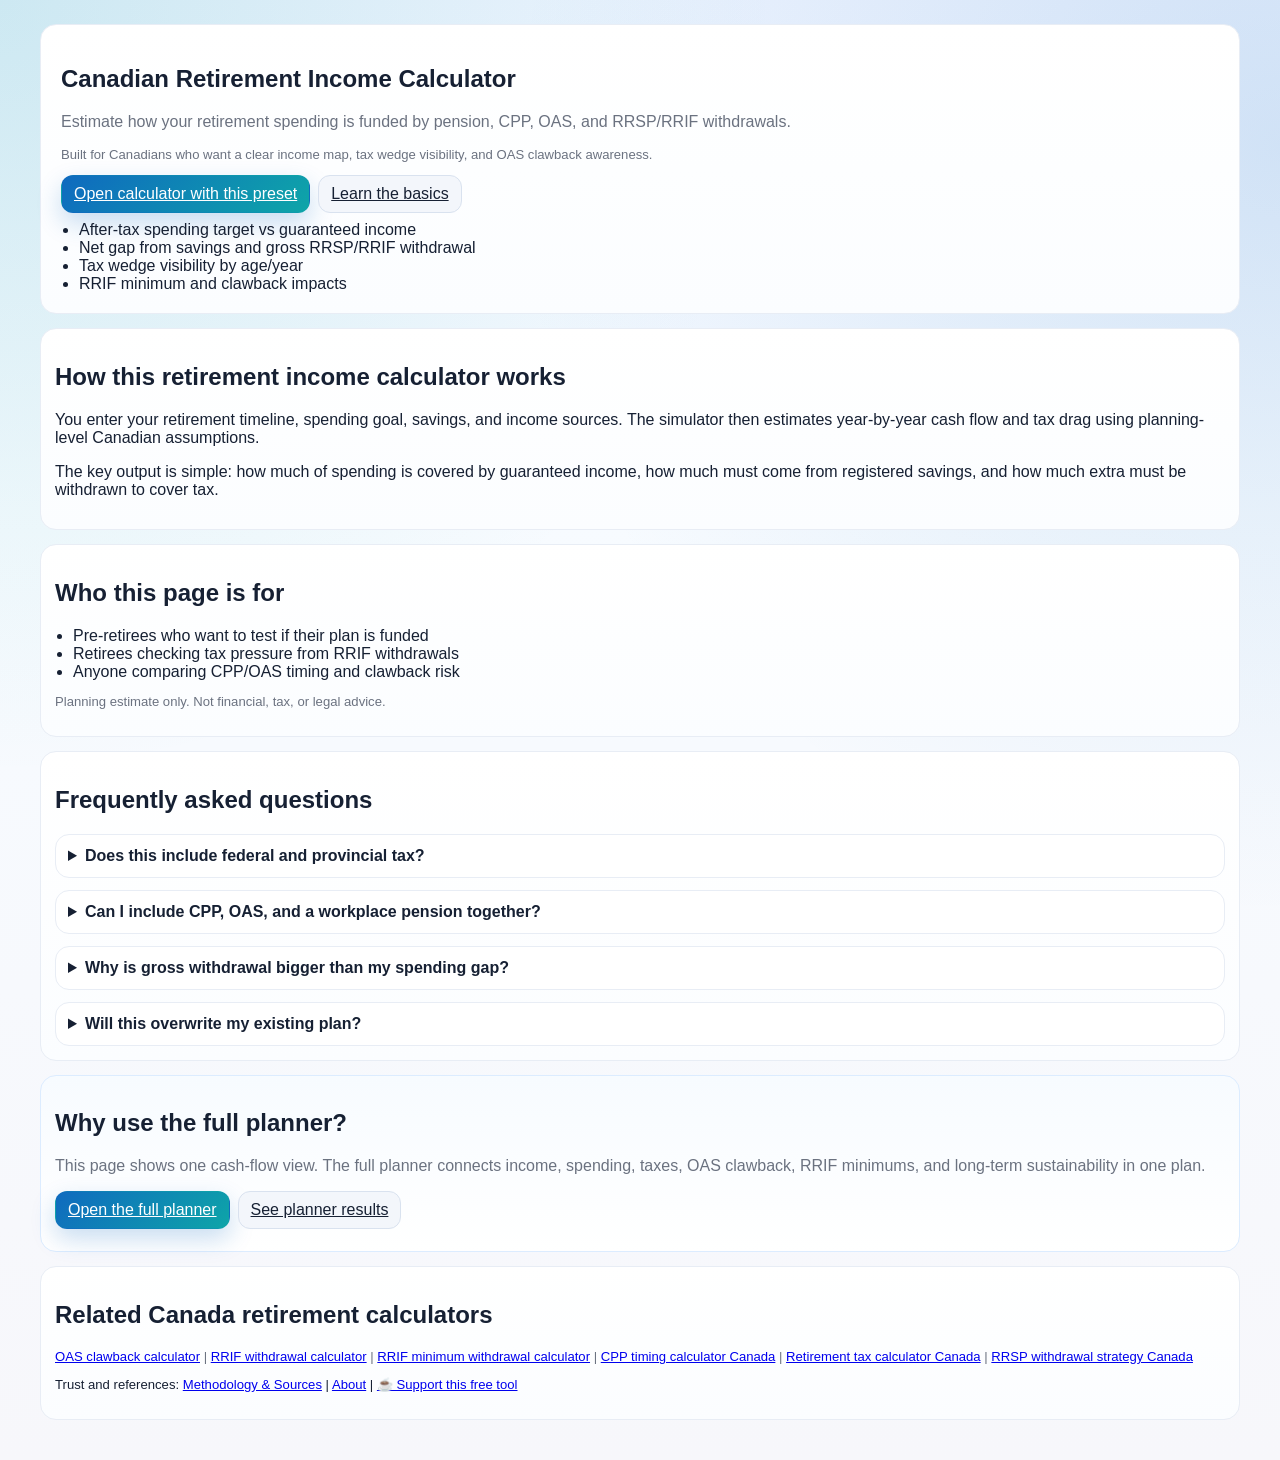
==== commit 50e1fac8: "Sync local repo to verified GitHub remote" ====
--- a/canadian-retirement-income-calculator.html
+++ b/canadian-retirement-income-calculator.html
@@ -5,11 +5,11 @@
   <meta name="viewport" content="width=device-width, initial-scale=1.0" />
   <title>Canadian Retirement Income Calculator | Canadian Retirement Planner</title>
   <meta name="description" content="Use this Canadian retirement income calculator to estimate spending coverage from pension, CPP, OAS, and RRSP/RRIF withdrawals, including taxes and OAS clawback." />
-  <link rel="canonical" href="https://retirement.simplekit.app/canadian-retirement-income-calculator.html" />
+  <link rel="canonical" href="https://simplekit.app/retirement-planner/canadian-retirement-income-calculator.html" />
   <meta property="og:title" content="Canadian Retirement Income Calculator" />
   <meta property="og:description" content="See where retirement income comes from each year and how taxes change withdrawals." />
   <meta property="og:type" content="website" />
-  <meta property="og:url" content="https://retirement.simplekit.app/canadian-retirement-income-calculator.html" />
+  <meta property="og:url" content="https://simplekit.app/retirement-planner/canadian-retirement-income-calculator.html" />
   <script type="application/ld+json">
     {
       "@context": "https://schema.org",
@@ -59,13 +59,13 @@
           "@type": "ListItem",
           "position": 1,
           "name": "Home",
-          "item": "https://retirement.simplekit.app/"
+          "item": "https://simplekit.app/retirement-planner/"
         },
         {
           "@type": "ListItem",
           "position": 2,
           "name": "Canadian Retirement Income Calculator",
-          "item": "https://retirement.simplekit.app/canadian-retirement-income-calculator.html"
+          "item": "https://simplekit.app/retirement-planner/canadian-retirement-income-calculator.html"
         }
       ]
     }
--- a/styles.css
+++ b/styles.css
@@ -59,10 +59,7 @@
 }
 
 .hero {
-  display: flex;
-  justify-content: space-between;
-  gap: 18px;
-  align-items: flex-start;
+  display: block;
   background: linear-gradient(135deg, #0a3565, var(--brand) 55%, var(--brand-2));
   color: #fff;
   border-radius: 24px;
@@ -106,9 +103,28 @@
 .hero-actions {
   display: flex;
   flex-wrap: wrap;
-  justify-content: flex-end;
+  justify-content: flex-start;
   gap: 8px;
-  max-width: 460px;
+  margin-top: 16px;
+}
+
+.hero-benefits {
+  margin-top: 12px;
+  display: flex;
+  flex-wrap: wrap;
+  gap: 8px;
+}
+
+.hero-benefit {
+  display: inline-flex;
+  align-items: center;
+  border-radius: 999px;
+  border: 1px solid rgba(255, 255, 255, 0.22);
+  background: rgba(255, 255, 255, 0.1);
+  color: #fff;
+  padding: 6px 10px;
+  font-size: 0.78rem;
+  font-weight: 700;
 }
 
 .mode-switch {
@@ -152,6 +168,31 @@
   box-shadow: 0 4px 14px rgba(15, 106, 191, 0.08);
 }
 
+.panel-mode-row {
+  display: flex;
+  flex-wrap: wrap;
+  align-items: center;
+  gap: 10px;
+}
+
+.panel-mode-compact {
+  margin-top: 8px;
+  padding: 8px 10px;
+  border-radius: 14px;
+  background: #f6f9fd;
+  border: 1px solid #dbe7f4;
+}
+
+.control-strip-label {
+  font-weight: 700;
+}
+
+.btn-quiet {
+  padding: 8px 10px;
+  border-radius: 10px;
+  box-shadow: none;
+}
+
 .offline-badge {
   display: inline-flex;
   width: fit-content;
@@ -234,6 +275,313 @@
 
 .landing-panel p {
   margin-top: 6px;
+}
+
+.hero-grid {
+  display: grid;
+  grid-template-columns: minmax(0, 1.4fr) minmax(280px, 0.8fr);
+  gap: 20px;
+  align-items: end;
+}
+
+.hero-copy {
+  display: grid;
+  gap: 12px;
+}
+
+.hero-link-row {
+  margin: 0;
+}
+
+.hero-link {
+  color: #fff;
+}
+
+.hero-trust-strip {
+  display: flex;
+  flex-wrap: wrap;
+  gap: 8px;
+}
+
+.hero-side-card {
+  border-radius: 18px;
+  padding: 18px;
+  background: rgba(255, 255, 255, 0.14);
+  border: 1px solid rgba(255, 255, 255, 0.18);
+  backdrop-filter: blur(10px);
+}
+
+.hero-side-card h2,
+.hero-side-card p {
+  margin: 0;
+}
+
+.muted-light {
+  color: rgba(255, 255, 255, 0.82);
+}
+
+.hero-side-list {
+  margin: 12px 0 0;
+  padding-left: 18px;
+  color: rgba(255, 255, 255, 0.92);
+}
+
+.section-head,
+.section-head-tight {
+  display: flex;
+  align-items: start;
+  justify-content: space-between;
+  gap: 16px;
+}
+
+.section-head h2,
+.section-head-tight h3 {
+  margin: 0;
+}
+
+.section-kicker,
+.wizard-step-kicker {
+  margin: 0 0 6px;
+  color: var(--brand);
+  font-size: 0.76rem;
+  font-weight: 800;
+  letter-spacing: 0.08em;
+  text-transform: uppercase;
+}
+
+.landing-grid,
+.landing-secondary-grid,
+.support-grid {
+  display: grid;
+  grid-template-columns: repeat(3, minmax(0, 1fr));
+  gap: 12px;
+}
+
+.landing-secondary-grid,
+.support-grid {
+  grid-template-columns: repeat(2, minmax(0, 1fr));
+}
+
+.primary-tabs {
+  position: sticky;
+  top: 10px;
+  z-index: 20;
+  backdrop-filter: blur(10px);
+}
+
+.plan-top-actions,
+.planner-onboarding,
+.scenario-chip-grid {
+  display: flex;
+  flex-wrap: wrap;
+  gap: 10px;
+  align-items: center;
+  justify-content: space-between;
+}
+
+.guided-stepper-shell,
+.plan-inputs-shell,
+.contextual-support-block,
+.scenario-quick-actions,
+.support-cta-card,
+.story-nav,
+.contextual-results-links,
+.plan-path-summary {
+  background: linear-gradient(180deg, #ffffff, #f8fbff);
+}
+
+.wizard-step-head h3,
+.planner-onboarding h3 {
+  margin: 0 0 6px;
+}
+
+.explainer-block,
+.context-note,
+.advanced-inline-callout {
+  margin-top: 14px;
+  padding: 14px;
+  border-radius: 14px;
+  background: #f4f8fd;
+  border: 1px solid #dbe7f4;
+}
+
+.explainer-block p,
+.context-note p,
+.advanced-inline-callout p {
+  margin: 6px 0 0;
+}
+
+.source-toggle-grid {
+  display: grid;
+  grid-template-columns: repeat(2, minmax(0, 1fr));
+  gap: 10px;
+  margin-bottom: 12px;
+}
+
+.source-toggle-card {
+  display: flex;
+  gap: 10px;
+  align-items: start;
+  padding: 14px;
+  border-radius: 14px;
+  border: 1px solid #dbe7f4;
+  background: #fff;
+}
+
+.source-toggle-card input {
+  margin-top: 2px;
+}
+
+.source-toggle-card span {
+  display: grid;
+  gap: 4px;
+}
+
+.source-toggle-card small {
+  color: var(--muted);
+}
+
+.planner-card {
+  border: 1px solid #dbe7f4;
+  border-radius: 14px;
+  background: #fff;
+}
+
+.field-microcopy {
+  margin: 10px 0 0;
+  color: var(--muted);
+  font-size: 0.88rem;
+}
+
+.sticky-mobile-actions {
+  margin-top: 16px;
+}
+
+.support-cta-card {
+  border: 1px solid #dbe7f4;
+}
+
+.story-nav .scenario-chip-grid {
+  justify-content: flex-start;
+}
+
+.story-nav {
+  border-color: #d7e5f6;
+  box-shadow: 0 10px 24px rgba(17, 35, 59, 0.04);
+}
+
+.scenario-toolbar-inner,
+.coverage-toolbar {
+  min-width: 0;
+}
+
+.scenario-toolbar-inner summary,
+.coverage-toolbar summary {
+  cursor: pointer;
+  list-style: none;
+  font-size: 0.86rem;
+  font-weight: 700;
+  color: var(--ink);
+}
+
+.scenario-toolbar-inner summary::-webkit-details-marker,
+.coverage-toolbar summary::-webkit-details-marker {
+  display: none;
+}
+
+.scenario-toolbar-panel,
+.coverage-toolbar-panel {
+  display: grid;
+  gap: 10px;
+  margin-top: 10px;
+  padding: 10px;
+  border-radius: 12px;
+  border: 1px solid #dbe7f4;
+  background: #f8fbff;
+}
+
+.results-summary-overview {
+  border: 1px solid #dbe7f4;
+  background: linear-gradient(180deg, #ffffff, #f4f8ff);
+  box-shadow: 0 14px 32px rgba(17, 35, 59, 0.05);
+}
+
+.results-narrative-hero {
+  border: 1px solid #dbe7f4;
+  background: linear-gradient(180deg, #ffffff, #f8fbff);
+  box-shadow: 0 16px 34px rgba(17, 35, 59, 0.05);
+}
+
+.dashboard-quick-controls summary {
+  cursor: pointer;
+  font-weight: 700;
+  color: var(--ink);
+}
+
+.dashboard-quick-controls[open] summary {
+  margin-bottom: 12px;
+}
+
+.contextual-results-links .comparison-card,
+.plan-path-summary .comparison-card {
+  min-height: 100%;
+}
+
+@media (max-width: 900px) {
+  .hero-grid,
+  .landing-grid,
+  .landing-secondary-grid,
+  .support-grid,
+  .source-toggle-grid {
+    grid-template-columns: 1fr;
+  }
+
+  .section-head,
+  .section-head-tight,
+  .plan-top-actions,
+  .planner-onboarding {
+    flex-direction: column;
+    align-items: stretch;
+  }
+}
+
+@media (max-width: 700px) {
+  .sticky-mobile-actions {
+    position: sticky;
+    bottom: calc(84px + env(safe-area-inset-bottom, 0px));
+    padding: 10px;
+    border-radius: 14px;
+    background: rgba(255, 255, 255, 0.95);
+    border: 1px solid #dbe7f4;
+    box-shadow: 0 12px 28px rgba(16, 33, 58, 0.12);
+  }
+
+  .wizard-actions .btn,
+  .plan-top-actions .btn,
+  .scenario-chip-grid .scenario-chip {
+    width: 100%;
+  }
+
+  .support-fab {
+    display: none;
+  }
+
+  .panel-header p,
+  .small-copy {
+    line-height: 1.45;
+  }
+
+  .table-scroll {
+    -webkit-overflow-scrolling: touch;
+  }
+
+  .chart-hover {
+    left: 6px;
+    right: 6px;
+    min-width: 0;
+    width: auto;
+    max-width: calc(100% - 12px);
+  }
 }
 
 .landing-actions {
@@ -1109,16 +1457,304 @@
   margin-bottom: 4px;
 }
 
+.dashboard-primary-stack,
+.dashboard-secondary-stack {
+  display: grid;
+  gap: 12px;
+}
+
+.dashboard-hero-layout {
+  display: grid;
+  grid-template-columns: minmax(300px, 0.92fr) minmax(0, 1.48fr);
+  gap: 14px;
+  align-items: start;
+  margin-top: 16px;
+}
+
+.dashboard-control-rail,
+.dashboard-output-rail {
+  display: grid;
+  gap: 12px;
+}
+
+.dashboard-output-rail {
+  position: sticky;
+  top: 14px;
+}
+
+.dashboard-hero-chart {
+  margin-top: 0;
+  padding: 18px;
+  border-color: #cfe1f7;
+  box-shadow: 0 12px 32px rgba(15, 36, 58, 0.08);
+}
+
+.readiness-summary,
+.dashboard-one-view {
+  background: linear-gradient(180deg, #f8fbff, #ffffff);
+}
+
+.dashboard-primary-stack,
+.dashboard-secondary-stack {
+  gap: 14px;
+}
+
+.readiness-grid {
+  display: grid;
+  gap: 10px;
+  grid-template-columns: repeat(5, minmax(0, 1fr));
+}
+
+.readiness-card {
+  border: 1px solid #dce7f7;
+  border-radius: 12px;
+  background: linear-gradient(180deg, #ffffff, #f9fbff);
+  padding: 14px;
+  box-shadow: inset 0 1px 0 rgba(255, 255, 255, 0.9);
+}
+
+.readiness-card .label {
+  display: block;
+  font-size: 0.76rem;
+  color: var(--muted);
+  margin-bottom: 6px;
+}
+
+.readiness-card strong {
+  display: block;
+  font-size: 1.08rem;
+  color: #132033;
+}
+
+.readiness-card .sub {
+  display: block;
+  margin-top: 6px;
+  font-size: 0.78rem;
+  color: var(--muted);
+}
+
+.scenario-toolbar {
+  display: flex;
+  justify-content: flex-end;
+  width: 100%;
+}
+
+.scenario-toolbar-inner {
+  display: flex;
+  flex-wrap: wrap;
+  gap: 8px;
+  justify-content: flex-end;
+  align-items: center;
+}
+
+.scenario-chip {
+  border: 1px solid #dce8f6;
+  border-radius: 999px;
+  background: #fff;
+  color: #12406a;
+  padding: 7px 10px;
+  font-size: 0.78rem;
+  font-weight: 700;
+  cursor: pointer;
+  transition: background 120ms ease, border-color 120ms ease, transform 120ms ease;
+}
+
+.scenario-chip:hover {
+  border-color: #b9d4f2;
+  background: #f7fbff;
+}
+
+.scenario-chip.active {
+  border-color: rgba(15, 106, 191, 0.45);
+  background: rgba(15, 106, 191, 0.1);
+}
+
+.quick-control-list,
+.action-hub-grid {
+  display: grid;
+  gap: 8px;
+}
+
+.advisor-section {
+  background: linear-gradient(180deg, #f8fbff, #ffffff);
+  border-color: #d7e5f6;
+}
+
+.advisor-summary-grid,
+.advisor-card-grid {
+  display: grid;
+  gap: 10px;
+}
+
+.advisor-summary-grid {
+  grid-template-columns: repeat(2, minmax(0, 1fr));
+  margin-bottom: 10px;
+}
+
+.advisor-card-grid {
+  grid-template-columns: repeat(3, minmax(0, 1fr));
+}
+
+.advisor-card,
+.advisor-summary-card {
+  background: #fff;
+}
+
+.advisor-preview-band {
+  margin-top: 10px;
+  background: linear-gradient(180deg, #f7fbff, #ffffff);
+}
+
+.advisor-footer-note {
+  margin: 12px 0 2px;
+}
+
+.projection-interpretation {
+  background: linear-gradient(180deg, #fbfdff, #ffffff);
+  border-color: #d7e5f6;
+}
+
+.projection-interpretation .plain-list {
+  display: grid;
+  gap: 6px;
+}
+
+.dashboard-detail-accordion > summary {
+  font-size: 0.96rem;
+  list-style: none;
+  display: flex;
+  align-items: center;
+  justify-content: space-between;
+  padding: 2px 2px 4px;
+  color: #163354;
+}
+
+.dashboard-detail-accordion > summary::-webkit-details-marker {
+  display: none;
+}
+
+.dashboard-detail-accordion > summary::after {
+  content: "+";
+  color: #54708f;
+  font-size: 1rem;
+  line-height: 1;
+}
+
+.dashboard-detail-accordion[open] > summary::after {
+  content: "\2212";
+}
+
+.dashboard-detail-accordion {
+  border-color: #d7e5f6;
+  background: linear-gradient(180deg, #ffffff, #f9fbff);
+}
+
+.coverage-toolbar {
+  display: flex;
+  gap: 12px;
+  flex-wrap: wrap;
+  align-items: center;
+}
+
+.action-hub-grid {
+  grid-template-columns: repeat(2, minmax(0, 1fr));
+}
+
+.support-action-card {
+  background: linear-gradient(180deg, #f7fbff, #ffffff);
+}
+
+.advisor-support-note {
+  display: inline-flex;
+  align-items: center;
+  border: 1px solid #dce8f6;
+  border-radius: 999px;
+  background: #fff;
+  padding: 6px 10px;
+}
+
+.quick-controls-note {
+  margin: 10px 0 0;
+}
+
+.coverage-mix {
+  background: linear-gradient(180deg, #fbfdff, #ffffff);
+}
+
+.coverage-mix-bar {
+  display: flex;
+  overflow: hidden;
+  border: 1px solid #dce7f7;
+  border-radius: 999px;
+  min-height: 16px;
+  background: #f5f8fd;
+}
+
+.coverage-mix-bar span {
+  display: block;
+  min-height: 16px;
+}
+
+.coverage-mix-bar .pension,
+.mix-dot.pension {
+  background: #f59e0b;
+}
+
+.coverage-mix-bar .cpp,
+.mix-dot.cpp {
+  background: #16a34a;
+}
+
+.coverage-mix-bar .oas,
+.mix-dot.oas {
+  background: #0ea5a8;
+}
+
+.coverage-mix-bar .withdrawals,
+.mix-dot.withdrawals {
+  background: #0f6abf;
+}
+
+.coverage-mix-bar .tax,
+.mix-dot.tax {
+  background: #d9485f;
+}
+
+.coverage-mix-legend {
+  margin: 10px 0 0;
+  padding-left: 0;
+  list-style: none;
+  display: grid;
+  gap: 6px;
+  grid-template-columns: repeat(2, minmax(0, 1fr));
+}
+
+.coverage-mix-legend li {
+  display: inline-flex;
+  align-items: center;
+  gap: 6px;
+  color: #30445f;
+  font-size: 0.84rem;
+}
+
+.mix-dot {
+  width: 10px;
+  height: 10px;
+  border-radius: 999px;
+  display: inline-block;
+}
+
 .risk-list.compact .risk-row {
   padding: 8px 10px;
 }
 
 .chart-wrap {
-  margin-top: 12px;
-  border: 1px solid var(--line);
-  border-radius: 14px;
-  padding: 10px;
-  background: #fff;
+  margin-top: 14px;
+  border: 1px solid #d7e5f6;
+  border-radius: 16px;
+  padding: 14px;
+  background: linear-gradient(180deg, #ffffff, #f9fbff);
+  box-shadow: 0 16px 34px rgba(17, 35, 59, 0.05);
 }
 
 .chart-wrap h3 {
@@ -1163,9 +1799,9 @@
 canvas {
   width: 100%;
   max-width: 100%;
-  border-radius: 10px;
-  border: 1px solid #ecf0f7;
-  background: linear-gradient(180deg, #ffffff, #f8fbff);
+  border-radius: 12px;
+  border: 1px solid #e4edf8;
+  background: linear-gradient(180deg, #ffffff, #f6faff);
 }
 
 .legend-row {
@@ -1193,7 +1829,7 @@
   margin-top: 12px;
   border: 1px solid var(--line);
   border-radius: 14px;
-  padding: 10px;
+  padding: 12px;
   background: #fff;
 }
 
@@ -1525,9 +2161,10 @@
 }
 
 .preview-kpi-item {
-  border: 1px solid var(--line);
-  border-radius: 10px;
-  padding: 8px;
+  border: 1px solid #dfe8f5;
+  border-radius: 12px;
+  padding: 10px;
+  background: linear-gradient(180deg, #ffffff, #fbfdff);
 }
 
 .preview-kpi-item strong {
@@ -1540,7 +2177,7 @@
 .preview-kpi-item span {
   display: block;
   margin-top: 2px;
-  font-size: 0.98rem;
+  font-size: 1.02rem;
   font-weight: 700;
 }
 
@@ -1783,6 +2420,7 @@
   text-decoration: none;
   font-weight: 700;
   box-shadow: 0 10px 24px rgba(16, 33, 58, 0.18);
+  max-width: calc(100vw - 32px);
 }
 
 .associate-links {
@@ -1990,6 +2628,100 @@
 }
 
 @media (max-width: 900px) {
+  body.mobile-layout {
+    background:
+      radial-gradient(circle at 50% 0%, rgba(14, 165, 168, 0.1), transparent 34%),
+      linear-gradient(180deg, #eef4ff 0%, #f8fbff 36%, #f7f7fb 100%);
+  }
+
+  .page-shell {
+    width: min(100%, 100vw);
+    margin: 14px auto calc(104px + env(safe-area-inset-bottom, 0px));
+    padding: 0 10px;
+  }
+
+  .dashboard-hero-layout {
+    grid-template-columns: 1fr;
+  }
+
+  .dashboard-output-rail {
+    position: static;
+    order: 1;
+  }
+
+  .dashboard-control-rail {
+    order: 2;
+  }
+
+  .panel-mode-row {
+    align-items: stretch;
+  }
+
+  .panel-mode-compact {
+    gap: 8px;
+  }
+
+  .panel-mode-row .mode-switch {
+    width: 100%;
+    justify-content: space-between;
+  }
+
+  .panel-mode-row .mode-switch-btn {
+    flex: 1 1 0;
+    text-align: center;
+  }
+
+  .panel,
+  .subsection,
+  .chart-wrap {
+    border-radius: 16px;
+  }
+
+  .panel {
+    padding: 12px;
+  }
+
+  .readiness-grid,
+  .action-hub-grid,
+  .advisor-summary-grid,
+  .advisor-card-grid {
+    grid-template-columns: 1fr;
+  }
+
+  .section-head,
+  .section-head-tight,
+  .chart-head-row {
+    gap: 12px;
+  }
+
+  .advisor-support-note {
+    width: fit-content;
+  }
+
+  .coverage-mix-legend {
+    grid-template-columns: 1fr;
+  }
+
+  .scenario-toolbar,
+  .scenario-toolbar-inner {
+    justify-content: flex-start;
+  }
+
+  .coverage-toolbar {
+    width: 100%;
+    justify-content: flex-start;
+  }
+
+  .scenario-toolbar-inner,
+  .coverage-toolbar {
+    width: 100%;
+  }
+
+  .scenario-toolbar-panel,
+  .coverage-toolbar-panel {
+    width: 100%;
+  }
+
   .plan-summary-list {
     grid-template-columns: 1fr;
   }
@@ -2031,8 +2763,10 @@
     border-radius: 10px;
     border: 0;
     background: transparent;
-    padding: 10px 6px;
-    font-size: 0.78rem;
+    padding: 12px 6px;
+    font-size: 0.8rem;
+    font-weight: 700;
+    min-height: 48px;
   }
 
   .bottom-tabs .tab-btn.active {
@@ -2040,22 +2774,30 @@
     border: 1px solid rgba(15, 106, 191, 0.38);
   }
 
-  .page-shell {
-    margin-bottom: calc(88px + env(safe-area-inset-bottom, 0px));
-  }
-
   .support-fab {
-    bottom: calc(74px + env(safe-area-inset-bottom, 0px));
+    right: 12px;
+    left: 12px;
+    bottom: calc(82px + env(safe-area-inset-bottom, 0px));
+    font-size: 0.84rem;
+    padding: 11px 14px;
+    max-width: none;
   }
 
   .hero {
     flex-direction: column;
+    border-radius: 20px;
+    padding: 18px;
   }
 
   .hero-actions {
     max-width: none;
     width: 100%;
     justify-content: flex-start;
+  }
+
+  .hero-actions .btn {
+    flex: 1 1 0;
+    min-height: 46px;
   }
 
   .metric-grid,
@@ -2083,6 +2825,51 @@
 
   .scrubber-row {
     grid-template-columns: 1fr;
+    gap: 6px;
+  }
+
+  .scrubber-row input[type="range"] {
+    width: 100%;
+  }
+
+  .story-nav .scenario-chip-grid,
+  .scenario-chip-grid {
+    justify-content: flex-start;
+    gap: 8px;
+  }
+
+  .scenario-chip {
+    min-height: 42px;
+    padding: 10px 12px;
+  }
+
+  .comparison-card,
+  .insight-card,
+  .readiness-card,
+  .preview-kpi-item {
+    border-radius: 14px;
+  }
+
+  .chart-wrap {
+    padding: 12px;
+  }
+
+  .legend-row {
+    row-gap: 6px;
+  }
+
+  .results-narrative-hero .landing-actions,
+  .projection-interpretation .landing-actions,
+  .contextual-results-links .landing-actions {
+    display: grid;
+    grid-template-columns: 1fr;
+  }
+
+  .results-narrative-hero .btn,
+  .projection-interpretation .btn,
+  .contextual-results-links .btn,
+  .plan-inputs-shell .btn {
+    width: 100%;
   }
 
   .timeline-track {
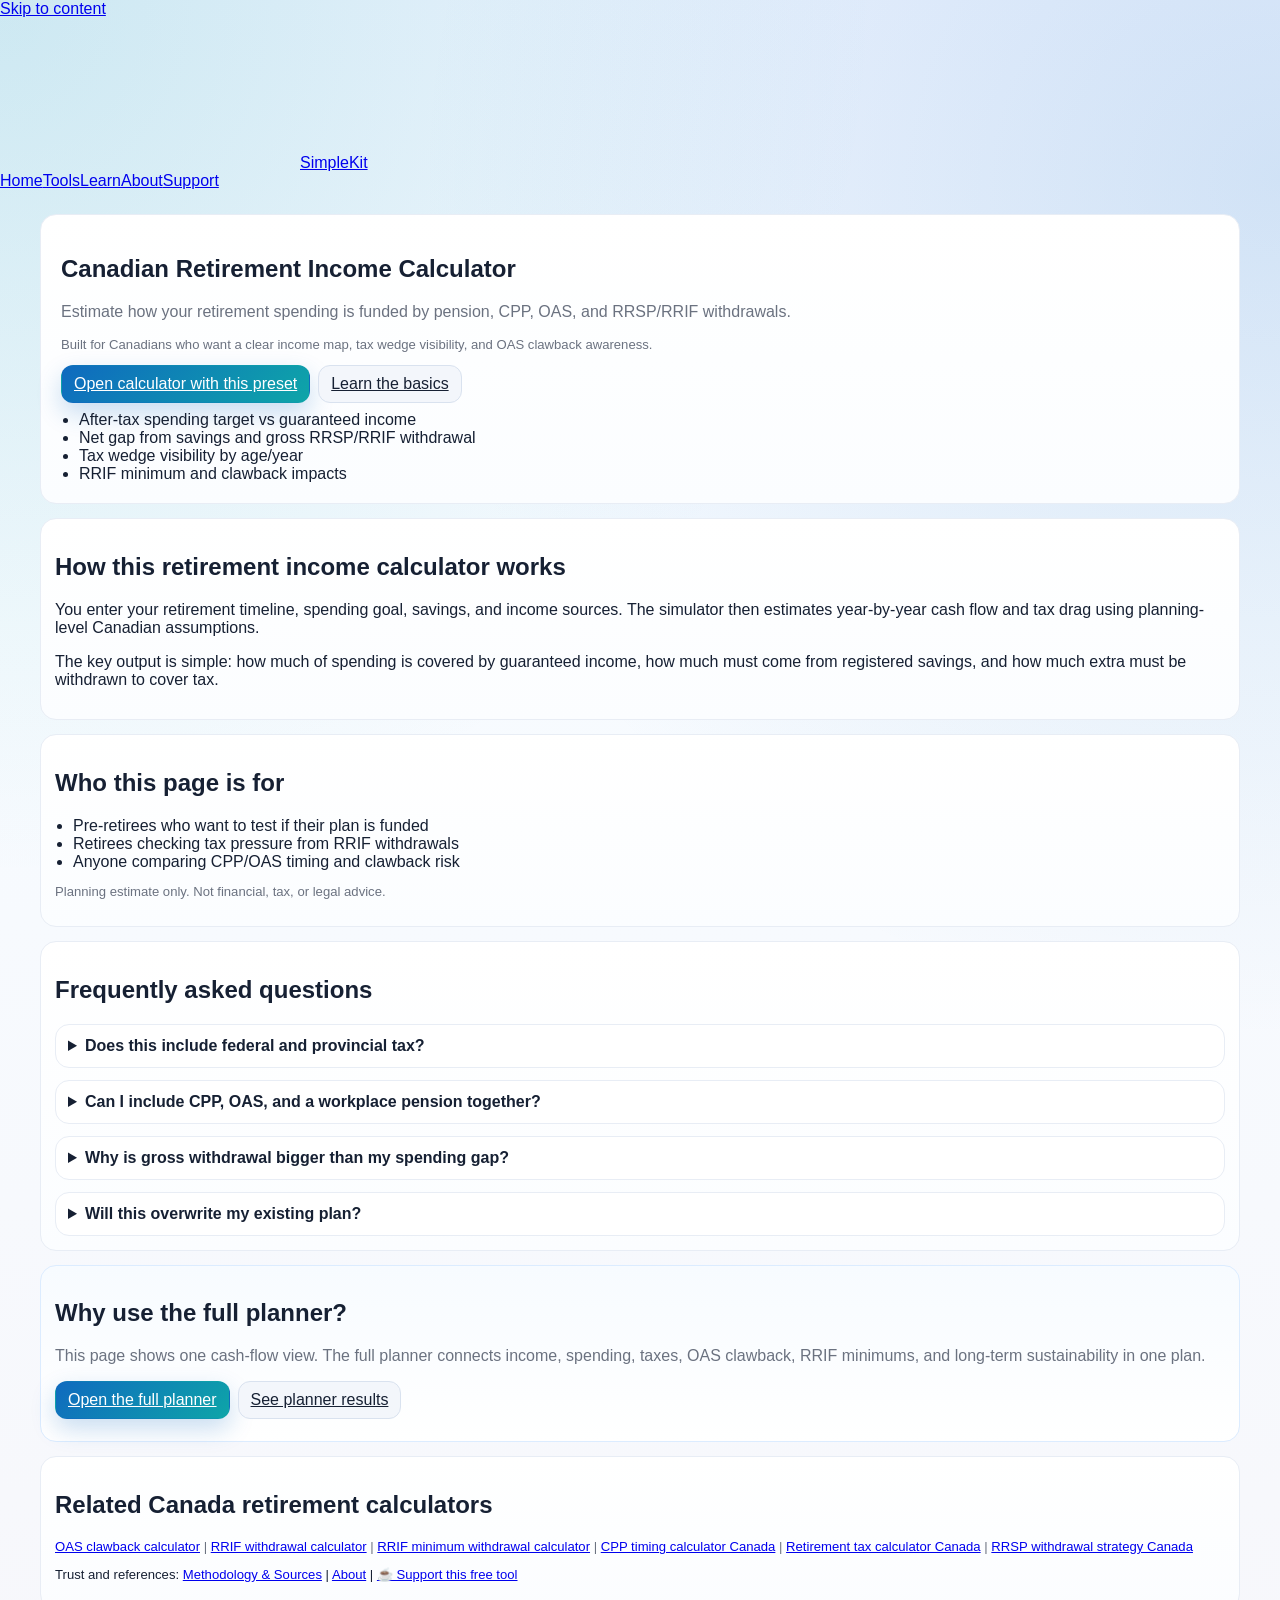
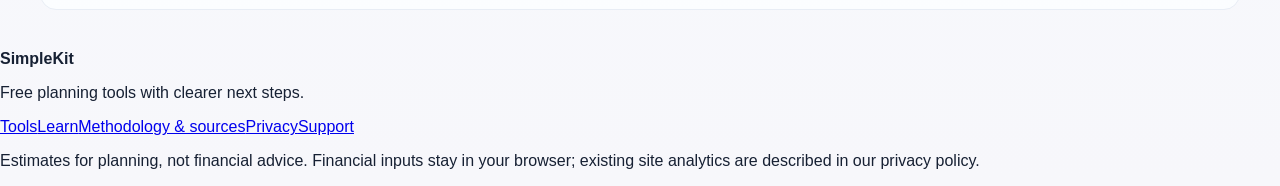
==== commit 6a049c54: "Refine V2 pilot accessibility and source-owned guide styling without changing calculations" ====
--- a/canadian-retirement-income-calculator.html
+++ b/canadian-retirement-income-calculator.html
@@ -71,9 +71,12 @@
     }
   </script>
   <link rel="stylesheet" href="./styles.css" />
+<link rel="stylesheet" href="https://core.simplekit.app/v2/foundations.css">
+<link rel="stylesheet" href="https://core.simplekit.app/v2/system.css">
+<link rel="stylesheet" href="https://core.simplekit.app/v2/pilot.css">
 </head>
-<body>
-  <main class="page-shell">
+<body class="sk-v2" data-v2-system="1" data-v2-pilot="guide"><a class="v2s-skip v2-button" href="#main">Skip to content</a><header class="v2s-header"><div class="v2s-wrap v2s-header-inner"><a class="v2s-brand" href="/" aria-label="SimpleKit home"><svg aria-hidden="true" focusable="false"><use href="https://core.simplekit.app/v2/icons/sprite.svg#calculator"></use></svg>SimpleKit</a><button type="button" class="v2s-menu" data-v2s-menu aria-controls="pilot-guide-nav" aria-expanded="false" hidden>Menu</button><nav class="v2s-nav" id="pilot-guide-nav" aria-label="Main navigation"><a href="/">Home</a><a href="/tools/">Tools</a><a href="/learn/" aria-current="page">Learn</a><a href="/about/">About</a><a href="/support/">Support</a></nav></div></header><script src="https://core.simplekit.app/v2/shell.js"></script>
+  <main id="main" tabindex="-1" class="page-shell">
     <section class="panel landing-panel">
       <h1>Canadian Retirement Income Calculator</h1>
       <p class="muted">Estimate how your retirement spending is funded by pension, CPP, OAS, and RRSP/RRIF withdrawals.</p>
@@ -148,5 +151,5 @@
       <p class="small-copy">Trust and references: <a href="./index.html#methodology">Methodology &amp; Sources</a> | <a href="./index.html#about">About</a> | <a href="https://buymeacoffee.com/ashleysnl" target="_blank" rel="noopener noreferrer">☕ Support this free tool</a></p>
     </section>
   </main>
-</body>
+<footer class="v2s-footer"><div class="v2s-wrap v2s-footer-inner"><div class="v2s-stack"><strong>SimpleKit</strong><p class="v2s-help">Free planning tools with clearer next steps.</p></div><div class="v2s-stack"><nav aria-label="Footer navigation"><a href="/tools/">Tools</a><a href="/learn/">Learn</a><a href="/methodology/">Methodology &amp; sources</a><a href="/privacy/">Privacy</a><a href="/support/">Support</a></nav><p class="v2s-help">Estimates for planning, not financial advice. Financial inputs stay in your browser; existing site analytics are described in our privacy policy.</p></div></div></footer></body>
 </html>
--- a/styles.css
+++ b/styles.css
@@ -58,6 +58,10 @@
   margin: 24px auto 40px;
 }
 
+.shell-header-wrap {
+  margin-bottom: 14px;
+}
+
 .hero {
   display: block;
   background: linear-gradient(135deg, #0a3565, var(--brand) 55%, var(--brand-2));
@@ -69,6 +73,38 @@
 
 .hero-content {
   min-width: 0;
+}
+
+.hero-platform-row {
+  display: flex;
+  flex-wrap: wrap;
+  align-items: center;
+  justify-content: space-between;
+  gap: 10px;
+  margin-bottom: 18px;
+  padding-bottom: 14px;
+  border-bottom: 1px solid rgba(255, 255, 255, 0.16);
+}
+
+.hero-platform-copy {
+  display: flex;
+  flex-wrap: wrap;
+  align-items: center;
+  gap: 8px;
+}
+
+.hero-platform-separator {
+  color: rgba(255, 255, 255, 0.62);
+}
+
+.hero-home-link {
+  color: #fff;
+  text-decoration: none;
+  font-weight: 700;
+}
+
+.hero-home-link:hover {
+  text-decoration: underline;
 }
 
 .eyebrow {
@@ -289,14 +325,6 @@
   gap: 12px;
 }
 
-.hero-link-row {
-  margin: 0;
-}
-
-.hero-link {
-  color: #fff;
-}
-
 .hero-trust-strip {
   display: flex;
   flex-wrap: wrap;
@@ -324,6 +352,16 @@
   margin: 12px 0 0;
   padding-left: 18px;
   color: rgba(255, 255, 255, 0.92);
+}
+
+.shell-bridge-stack {
+  display: grid;
+  gap: 14px;
+  margin-top: 14px;
+}
+
+.planner-reference-panel {
+  background: linear-gradient(180deg, #ffffff, #f8fbff);
 }
 
 .section-head,
@@ -390,6 +428,10 @@
   background: linear-gradient(180deg, #ffffff, #f8fbff);
 }
 
+#guidedSetupSection {
+  scroll-margin-top: 12px;
+}
+
 .wizard-step-head h3,
 .planner-onboarding h3 {
   margin: 0 0 6px;
@@ -512,6 +554,228 @@
   box-shadow: 0 16px 34px rgba(17, 35, 59, 0.05);
 }
 
+.seo-panel {
+  margin-top: 14px;
+  background: linear-gradient(180deg, #ffffff, #f8fbff);
+}
+
+.guided-step-layout,
+.guided-result-preview,
+.guided-grid,
+.choice-card-grid,
+.guided-learn-stack,
+.mini-stat-list {
+  display: grid;
+  gap: 12px;
+}
+
+.guided-step-layout {
+  grid-template-columns: minmax(0, 1.5fr) minmax(260px, 0.8fr);
+  align-items: start;
+}
+
+.guided-grid {
+  grid-template-columns: repeat(2, minmax(0, 1fr));
+}
+
+.guided-grid-basics {
+  grid-template-columns: repeat(2, minmax(0, 1fr));
+  align-items: start;
+}
+
+.guided-card,
+.guided-summary-card,
+.guided-placeholder-card,
+.guided-result-card,
+.guided-explainer,
+.inline-learn,
+.choice-card {
+  border: 1px solid #dbe7f4;
+  border-radius: 18px;
+  background: linear-gradient(180deg, #ffffff, #f6fbff);
+}
+
+.guided-card,
+.guided-summary-card,
+.guided-placeholder-card,
+.guided-result-card,
+.guided-explainer {
+  padding: 16px;
+}
+
+.guided-summary-card,
+.guided-step-side {
+  position: sticky;
+  top: 16px;
+}
+
+.guided-summary-card strong,
+.guided-result-card strong {
+  display: block;
+  font-size: 1.2rem;
+  margin-bottom: 4px;
+}
+
+.guided-result-preview {
+  grid-template-columns: repeat(2, minmax(0, 1fr));
+  margin-bottom: 14px;
+}
+
+.guided-result-card .result-label {
+  display: block;
+  color: var(--muted);
+  font-size: 0.8rem;
+  margin-bottom: 6px;
+}
+
+.guided-field {
+  display: grid;
+  gap: 6px;
+}
+
+.guided-field.is-disabled {
+  opacity: 0.65;
+}
+
+.guided-input-wrap {
+  position: relative;
+}
+
+.guided-input-wrap input {
+  width: 100%;
+  min-height: 48px;
+  border-radius: 14px;
+  border: 1px solid #d6e4f2;
+  padding: 12px 14px;
+  background: #fff;
+}
+
+.guided-input-wrap.has-suffix input {
+  padding-right: 42px;
+}
+
+.guided-input-wrap input[type="number"] {
+  -moz-appearance: textfield;
+}
+
+.guided-input-wrap input[type="number"]::-webkit-outer-spin-button,
+.guided-input-wrap input[type="number"]::-webkit-inner-spin-button {
+  -webkit-appearance: none;
+  margin: 0;
+}
+
+.guided-input-suffix {
+  position: absolute;
+  right: 14px;
+  top: 50%;
+  transform: translateY(-50%);
+  color: var(--muted);
+  font-size: 0.84rem;
+  pointer-events: none;
+}
+
+.guided-field small {
+  color: var(--muted);
+}
+
+.choice-card-grid {
+  grid-template-columns: repeat(3, minmax(0, 1fr));
+  margin-bottom: 14px;
+}
+
+.choice-card {
+  padding: 16px;
+  text-align: left;
+  cursor: pointer;
+  display: grid;
+  gap: 6px;
+}
+
+.choice-card strong {
+  font-size: 1rem;
+}
+
+.choice-card span {
+  color: var(--muted);
+  font-size: 0.86rem;
+}
+
+.choice-card.active,
+.segmented-btn.active {
+  border-color: rgba(15, 106, 191, 0.45);
+  box-shadow: 0 12px 24px rgba(15, 106, 191, 0.08);
+  background: linear-gradient(180deg, #ffffff, #eef7ff);
+}
+
+.segmented-control {
+  display: inline-flex;
+  flex-wrap: wrap;
+  gap: 6px;
+  padding: 4px;
+  border-radius: 999px;
+  background: #edf5fc;
+  border: 1px solid #dbe7f4;
+  margin-bottom: 14px;
+}
+
+.segmented-btn {
+  border: 0;
+  background: transparent;
+  border-radius: 999px;
+  padding: 7px 12px;
+  line-height: 1.1;
+  color: #234f78;
+  font-weight: 700;
+  cursor: pointer;
+}
+
+.guided-inline-row {
+  margin-top: 12px;
+}
+
+.guided-explainer strong {
+  display: block;
+  margin-bottom: 4px;
+}
+
+.inline-learn {
+  padding: 0;
+  overflow: hidden;
+}
+
+.inline-learn summary {
+  cursor: pointer;
+  padding: 14px 16px;
+  font-weight: 700;
+  list-style: none;
+}
+
+.inline-learn summary::-webkit-details-marker {
+  display: none;
+}
+
+.inline-learn p {
+  margin: 0;
+  padding: 0 16px 14px;
+}
+
+.advanced-inline-callout-soft {
+  background: linear-gradient(180deg, #fcfeff, #f4f9ff);
+}
+
+.planner-card-guided {
+  background: linear-gradient(180deg, #ffffff, #fbfdff);
+}
+
+.planner-card-guided summary {
+  font-weight: 700;
+}
+
+.mini-stat-list span {
+  display: block;
+  color: var(--muted);
+}
+
 .dashboard-quick-controls summary {
   cursor: pointer;
   font-weight: 700;
@@ -532,7 +796,12 @@
   .landing-grid,
   .landing-secondary-grid,
   .support-grid,
-  .source-toggle-grid {
+  .source-toggle-grid,
+  .guided-step-layout,
+  .guided-result-preview,
+  .choice-card-grid,
+  .guided-grid,
+  .guided-grid-basics {
     grid-template-columns: 1fr;
   }
 
@@ -542,6 +811,11 @@
   .planner-onboarding {
     flex-direction: column;
     align-items: stretch;
+  }
+
+  .guided-summary-card,
+  .guided-step-side {
+    position: static;
   }
 }
 
@@ -563,12 +837,40 @@
   }
 
   .support-fab {
-    display: none;
+    display: inline-flex;
   }
 
   .panel-header p,
   .small-copy {
     line-height: 1.45;
+  }
+
+  .hero-platform-copy {
+    display: contents;
+  }
+
+  .hero-home-link {
+    display: flex;
+    align-items: center;
+    justify-content: center;
+    width: 100%;
+    min-width: 0;
+    padding: 6px 4px;
+    border-radius: 999px;
+    background: rgba(5, 26, 52, 0.24);
+    border: 1px solid rgba(255, 255, 255, 0.2);
+    color: rgba(255, 255, 255, 0.98);
+    text-shadow: 0 1px 1px rgba(4, 18, 36, 0.45);
+    font-size: 0.74rem;
+    line-height: 1.15;
+    text-align: center;
+    white-space: nowrap;
+    overflow: hidden;
+    text-overflow: ellipsis;
+  }
+
+  .hero-platform-separator {
+    display: none;
   }
 
   .table-scroll {
@@ -667,6 +969,10 @@
 
 #appPanel .nav-panel {
   margin-top: 14px;
+}
+
+#appPanel > .seo-panel {
+  grid-column: 2;
 }
 
 .metric-grid {
@@ -2420,7 +2726,23 @@
   text-decoration: none;
   font-weight: 700;
   box-shadow: 0 10px 24px rgba(16, 33, 58, 0.18);
+  width: fit-content;
   max-width: calc(100vw - 32px);
+}
+
+.support-fab-icon,
+.support-fab-label-full,
+.support-fab-label-short {
+  display: inline-flex;
+  align-items: center;
+}
+
+.support-fab-icon {
+  margin-right: 6px;
+}
+
+.support-fab-label-short {
+  display: none;
 }
 
 .associate-links {
@@ -2776,28 +3098,89 @@
 
   .support-fab {
     right: 12px;
-    left: 12px;
+    left: auto;
     bottom: calc(82px + env(safe-area-inset-bottom, 0px));
     font-size: 0.84rem;
-    padding: 11px 14px;
-    max-width: none;
+    padding: 10px 12px;
+    width: fit-content;
+    min-width: 0;
+    max-width: calc(100vw - 24px);
+    white-space: nowrap;
+    justify-content: flex-end;
+    margin-left: auto;
+    margin-right: 0;
+  }
+
+  .support-fab-label-full {
+    display: none;
+  }
+
+  .support-fab-label-short {
+    display: inline-flex;
   }
 
   .hero {
     flex-direction: column;
     border-radius: 20px;
-    padding: 18px;
+    padding: 16px;
+  }
+
+  .hero-platform-row {
+    display: grid;
+    grid-template-columns: minmax(0, 1fr) minmax(0, 1fr);
+    margin-bottom: 8px;
+    padding-bottom: 6px;
+    gap: 6px;
+    align-items: stretch;
+  }
+
+  .hero-copy {
+    gap: 8px;
+  }
+
+  .eyebrow {
+    display: none;
+  }
+
+  .hero h1 {
+    font-size: clamp(1.55rem, 7.4vw, 2.15rem);
+    line-height: 1.04;
+  }
+
+  .hero-subtitle {
+    font-size: 0.98rem;
+    line-height: 1.34;
+  }
+
+  .hero-proof {
+    display: none;
   }
 
   .hero-actions {
-    max-width: none;
+    display: grid;
+    grid-template-columns: repeat(2, minmax(0, 1fr));
     width: 100%;
-    justify-content: flex-start;
+    gap: 8px;
+    margin-top: 8px;
   }
 
   .hero-actions .btn {
-    flex: 1 1 0;
+    flex: none;
+    width: 100%;
     min-height: 46px;
+  }
+
+  .hero-trust-strip {
+    gap: 6px;
+  }
+
+  .hero-benefit {
+    padding: 4px 9px;
+    font-size: 0.74rem;
+  }
+
+  .hero-side-card {
+    display: none;
   }
 
   .metric-grid,
